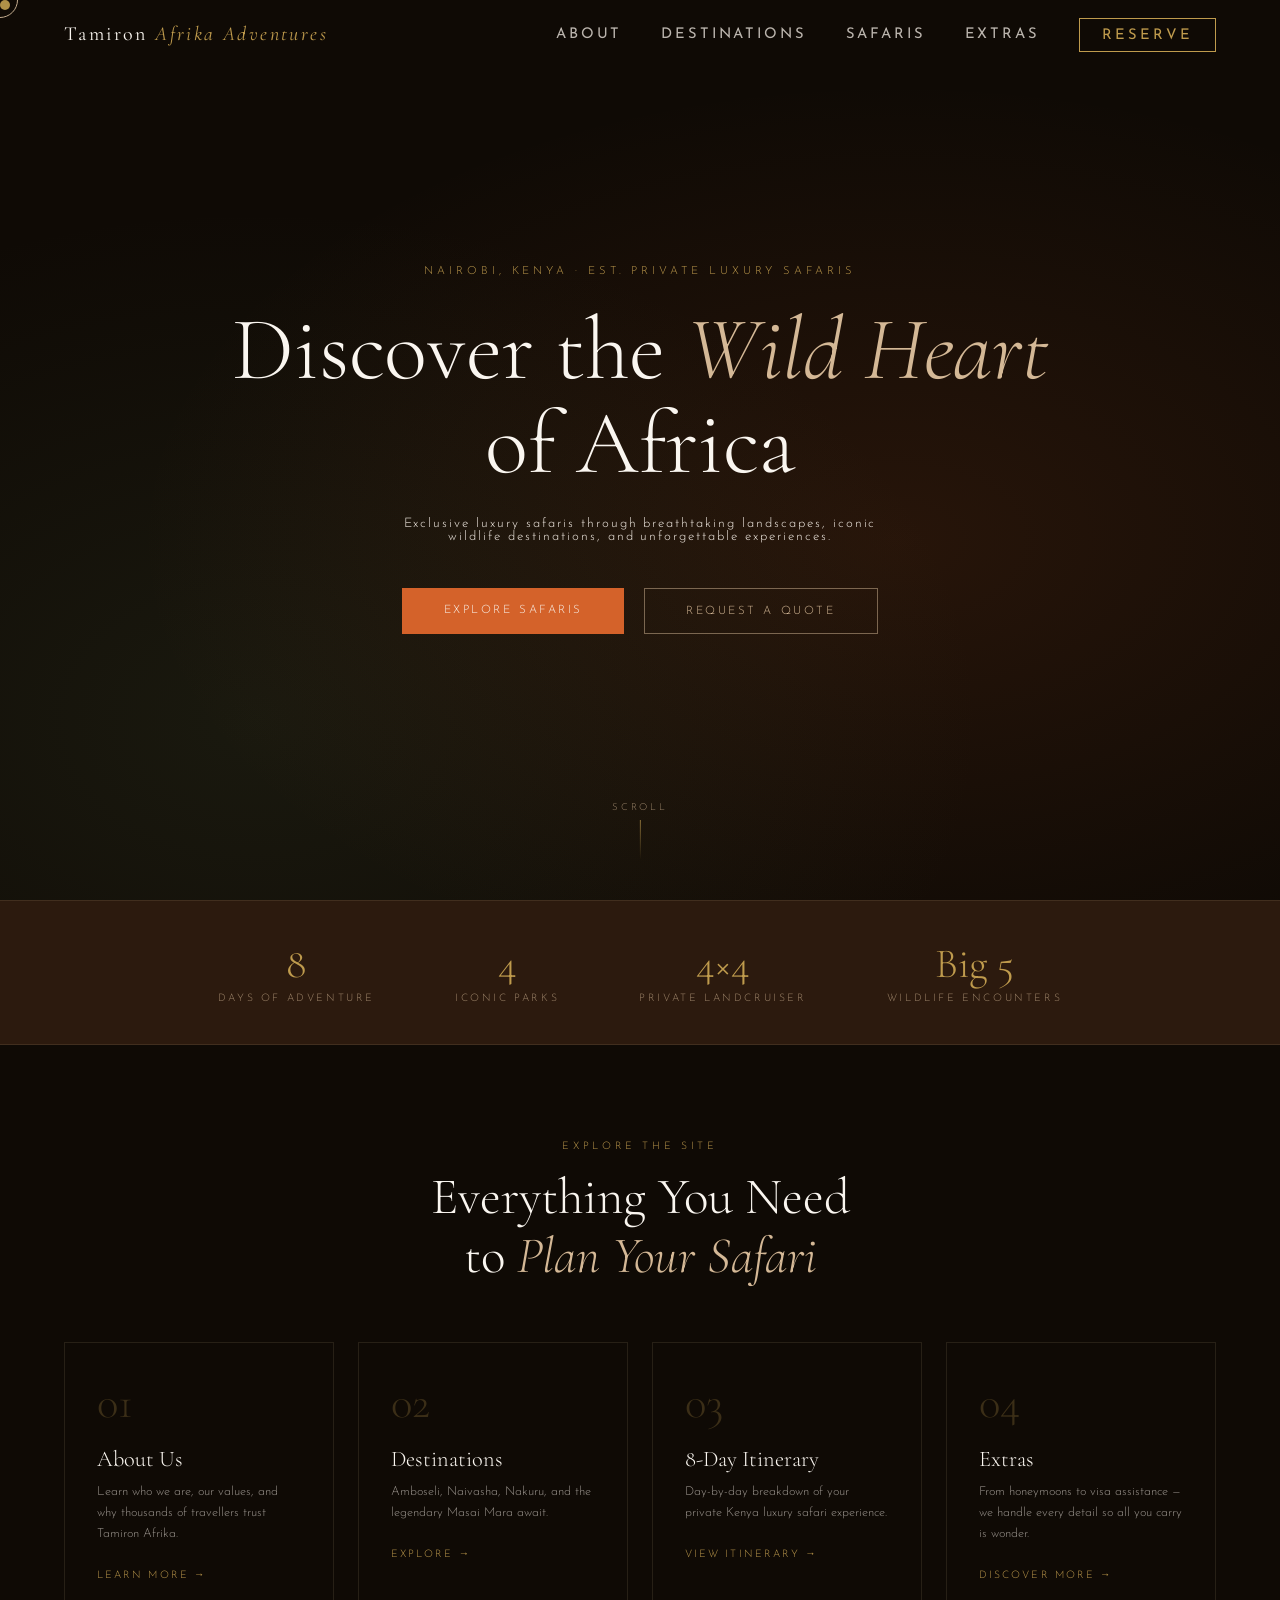
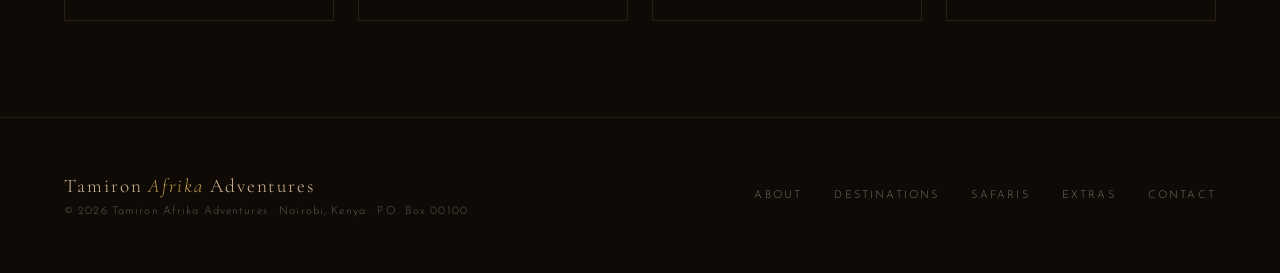
==== index.html @ 257198c9 "Complete Package, updated all the pages and changed Book Safaris to Reserve" ====
<!DOCTYPE html>
<html lang="en">
<head>
  <meta charset="UTF-8">
  <meta name="viewport" content="width=device-width, initial-scale=1.0">
  <title>Tamiron Afrika Adventures — Private Luxury Safaris in Kenya</title>
  <style>
/* ============================================================
   TAMIRON AFRIKA ADVENTURES — style.css
   Shared stylesheet for all pages
   ============================================================ */

/* ── GOOGLE FONTS ── */
@import url('https://fonts.googleapis.com/css2?family=Cormorant+Garamond:ital,wght@0,300;0,400;0,600;1,300;1,400&family=Josefin+Sans:wght@200;300;400;600&display=swap');

/* ── DESIGN TOKENS ── */
:root {
  --sand:     #D4B896;
  --earth:    #8B5E3C;
  --savannah: #C8A96E;
  --dusk:     #2C1A0E;
  --night:    #0F0A05;
  --fog:      #F5EEE6;
  --moss:     #4A5C3A;
  --flame:    #D4622A;
  --ivory:    #FAF6F0;
  --gold:     #BF9B4D;
}

/* ── RESET ── */
*, *::before, *::after {
  margin: 0;
  padding: 0;
  box-sizing: border-box;
}

html {
  scroll-behavior: smooth;
  font-size: 16px;
}

body {
  background: var(--night);
  color: var(--fog);
  font-family: 'Josefin Sans', sans-serif;
  font-weight: 300;
  overflow-x: hidden;
  cursor: none;
}

img {
  display: block;
  max-width: 100%;
}

a {
  color: inherit;
  text-decoration: none;
}

/* ── CUSTOM CURSOR ── */
.cursor {
  position: fixed;
  width: 10px;
  height: 10px;
  background: var(--gold);
  border-radius: 50%;
  pointer-events: none;
  z-index: 9999;
  transition: transform 0.1s ease;
  mix-blend-mode: difference;
}

.cursor-ring {
  position: fixed;
  width: 36px;
  height: 36px;
  border: 1px solid var(--sand);
  border-radius: 50%;
  pointer-events: none;
  z-index: 9998;
  transition: all 0.18s ease;
  mix-blend-mode: difference;
}

/* ── NAVIGATION ── */
nav {
  position: fixed;
  top: 0;
  left: 0;
  right: 0;
  z-index: 100;
  padding: 1.4rem 4rem;
  display: flex;
  justify-content: space-between;
  align-items: center;
  transition: background 0.4s ease, padding 0.3s ease;
}

nav.scrolled {
  background: rgba(92, 61, 30, 0.95);
  backdrop-filter: blur(12px);
  padding: 1rem 4rem;
  border-bottom: 1px solid rgba(212, 184, 150, 0.15);
}

.nav-logo {
  font-family: 'Cormorant Garamond', serif;
  font-size: 1.25rem;
  letter-spacing: 0.12em;
  color: var(--ivory);
  text-decoration: none;
  font-weight: 400;
}

.nav-logo span {
  color: var(--gold);
  font-style: italic;
}

.nav-links {
  display: flex;
  gap: 2.4rem;
  list-style: none;
}

.nav-links a {
  color: var(--fog);
  text-decoration: none;
  font-size: 0.92rem;
  letter-spacing: 0.2em;
  text-transform: uppercase;
  opacity: 0.75;
  font-weight: 400;
  transition: opacity 0.2s, color 0.2s;
}

.nav-links a:hover {
  opacity: 1;
  color: var(--gold);
}

.nav-links a.active {
  opacity: 1;
  color: var(--gold);
}

.nav-cta {
  background: transparent;
  border: 1px solid var(--gold);
  color: var(--gold) !important;
  padding: 0.55rem 1.4rem !important;
  opacity: 1 !important;
  transition: background 0.25s, color 0.25s !important;
}

.nav-cta:hover {
  background: var(--gold) !important;
  color: var(--night) !important;
}

/* Hamburger */
.hamburger {
  display: none;
  flex-direction: column;
  gap: 5px;
  cursor: pointer;
}

.hamburger span {
  width: 24px;
  height: 1px;
  background: var(--fog);
  transition: all 0.3s;
}

/* ── MOBILE NAV OVERLAY ── */
.mobile-nav {
  display: none;
  position: fixed;
  inset: 0;
  z-index: 90;
  background: rgba(15, 10, 5, 0.98);
  flex-direction: column;
  align-items: center;
  justify-content: center;
  gap: 2.5rem;
}

.mobile-nav.open {
  display: flex;
}

.mobile-nav a {
  font-family: 'Cormorant Garamond', serif;
  font-size: 2rem;
  font-weight: 300;
  color: var(--fog);
  text-decoration: none;
  letter-spacing: 0.08em;
  transition: color 0.2s;
}

.mobile-nav a:hover {
  color: var(--gold);
}

/* ── FOOTER ── */
footer {
  background: var(--night);
  border-top: 1px solid rgba(212, 184, 150, 0.1);
  padding: 3.5rem 4rem;
  display: grid;
  grid-template-columns: 1fr auto;
  align-items: center;
  gap: 2rem;
}

.footer-logo {
  font-family: 'Cormorant Garamond', serif;
  font-size: 1.2rem;
  color: var(--sand);
  letter-spacing: 0.1em;
  margin-bottom: 0.5rem;
}

.footer-logo em {
  color: var(--gold);
  font-style: italic;
}

.footer-copy {
  font-size: 0.7rem;
  color: var(--fog);
  opacity: 0.35;
  letter-spacing: 0.1em;
}

.footer-links {
  display: flex;
  gap: 2rem;
}

.footer-links a {
  font-size: 0.68rem;
  letter-spacing: 0.2em;
  text-transform: uppercase;
  color: var(--fog);
  opacity: 0.45;
  text-decoration: none;
  transition: opacity 0.2s;
}

.footer-links a:hover {
  opacity: 0.9;
}

/* ── SHARED SECTION BASE ── */
section {
  padding: 7rem 4rem;
}

.section-label {
  font-size: 0.65rem;
  letter-spacing: 0.35em;
  text-transform: uppercase;
  color: var(--gold);
  margin-bottom: 1rem;
}

.section-title {
  font-family: 'Cormorant Garamond', serif;
  font-size: clamp(2.2rem, 4vw, 3.4rem);
  font-weight: 300;
  line-height: 1.15;
  color: var(--ivory);
  margin-bottom: 1.5rem;
}

.section-title em {
  font-style: italic;
  color: var(--sand);
}

.section-body {
  font-size: 0.88rem;
  line-height: 1.9;
  color: var(--fog);
  opacity: 0.8;
  max-width: 540px;
}

/* ── BUTTONS ── */
.btn-primary {
  background: var(--flame);
  color: var(--ivory);
  padding: 1rem 2.6rem;
  font-family: 'Josefin Sans', sans-serif;
  font-size: 0.72rem;
  letter-spacing: 0.22em;
  text-transform: uppercase;
  border: none;
  cursor: pointer;
  text-decoration: none;
  transition: background 0.25s, transform 0.2s;
  display: inline-block;
}

.btn-primary:hover {
  background: var(--earth);
  transform: translateY(-2px);
}

.btn-ghost {
  background: transparent;
  color: var(--sand);
  border: 1px solid rgba(212, 184, 150, 0.5);
  padding: 1rem 2.6rem;
  font-family: 'Josefin Sans', sans-serif;
  font-size: 0.72rem;
  letter-spacing: 0.22em;
  text-transform: uppercase;
  cursor: pointer;
  text-decoration: none;
  transition: border-color 0.25s, color 0.25s, transform 0.2s;
  display: inline-block;
}

.btn-ghost:hover {
  border-color: var(--sand);
  color: var(--ivory);
  transform: translateY(-2px);
}

/* ── SCROLL REVEAL ── */
.reveal {
  opacity: 0;
  transform: translateY(30px);
  transition: opacity 0.7s ease, transform 0.7s ease;
}

.reveal.visible {
  opacity: 1;
  transform: none;
}

/* ── PAGE HERO (inner pages) ── */
.page-hero {
  position: relative;
  height: 38vh;
  min-height: 280px;
  display: flex;
  align-items: flex-end;
  justify-content: flex-start;
  overflow: hidden;
  padding: 3.5rem 4rem;
}

.page-hero-bg {
  position: absolute;
  inset: 0;
  background-size: cover;
  background-position: center;
  transform: scale(1.04);
  transition: transform 8s ease-out;
}

.page-hero-bg::after {
  content: '';
  position: absolute;
  inset: 0;
  background: linear-gradient(
    to bottom,
    rgba(15, 10, 5, 0.4) 0%,
    rgba(15, 10, 5, 0.75) 100%
  );
}

.page-hero.loaded .page-hero-bg {
  transform: scale(1);
}

.page-hero-content {
  position: relative;
  z-index: 2;
}

.page-hero-eyebrow {
  font-size: 0.65rem;
  letter-spacing: 0.35em;
  text-transform: uppercase;
  color: var(--gold);
  margin-bottom: 0.6rem;
}

.page-hero-title {
  font-family: 'Cormorant Garamond', serif;
  font-size: clamp(2.4rem, 5vw, 4.2rem);
  font-weight: 300;
  color: var(--ivory);
  line-height: 1.05;
}

.page-hero-title em {
  color: var(--sand);
  font-style: italic;
}

/* ── KEYFRAMES ── */
@keyframes fadeUp {
  to { opacity: 1; transform: translateY(0); }
}

@keyframes fadeIn {
  to { opacity: 0.7; }
}

@keyframes scrollPulse {
  0%, 100% { opacity: 1; transform: scaleY(1); }
  50%       { opacity: 0.4; transform: scaleY(0.7); }
}

/* ── STATS STRIP ── */
.stats-strip {
  background: var(--dusk);
  border-top: 1px solid rgba(212, 184, 150, 0.12);
  border-bottom: 1px solid rgba(212, 184, 150, 0.12);
  padding: 2.4rem 4rem;
  display: flex;
  justify-content: center;
  gap: 5rem;
  flex-wrap: wrap;
}

.stat {
  text-align: center;
}

.stat-num {
  font-family: 'Cormorant Garamond', serif;
  font-size: 2.6rem;
  font-weight: 300;
  color: var(--gold);
  display: block;
}

.stat-label {
  font-size: 0.65rem;
  letter-spacing: 0.25em;
  text-transform: uppercase;
  color: var(--sand);
  opacity: 0.7;
}

/* ── RESPONSIVE ── */
@media (max-width: 1050px) {
  #about         { grid-template-columns: 1fr; gap: 4rem; padding: 5rem 2.5rem; }
  .itin-layout   { grid-template-columns: 1fr; gap: 2rem; }
  .Extras-grid  { grid-template-columns: 1fr; max-width: 480px; }
  .contact-wrap  { grid-template-columns: 1fr; gap: 3.5rem; }
  .incl-layout   { grid-template-columns: 1fr; }
  .dest-grid     { grid-template-columns: repeat(2, 1fr); }
  .about-img-wrap { max-width: 500px; }
}

@media (max-width: 768px) {
  nav, nav.scrolled { padding: 1.2rem 2rem; }
  .nav-links        { display: none; }
  .hamburger        { display: flex; }

  section,
  #about,
  #itinerary,
  #inclusions       { padding: 5rem 2rem; }

  .stats-strip      { padding: 2rem; gap: 2.5rem; }
  .dest-grid        { grid-template-columns: 1fr 1fr; gap: 0.8rem; }
  .form-row         { grid-template-columns: 1fr; }
  footer            { grid-template-columns: 1fr; gap: 1.5rem; }
  .footer-links     { flex-wrap: wrap; gap: 1.2rem; }

  #contact,
  #Extras,
  #destinations     { padding: 5rem 2rem; }

  .page-hero        { padding: 2.5rem 2rem; }
}

@media (max-width: 480px) {
  .dest-grid      { grid-template-columns: 1fr; }
  .hero-actions   { flex-direction: column; align-items: center; }
  .about-features { grid-template-columns: 1fr; }
}
  </style>
  <style>
    /* ── HERO ── */
    #hero {
      position: relative;
      height: 100vh;
      min-height: 680px;
      display: flex;
      align-items: center;
      justify-content: center;
      overflow: hidden;
    }

    .hero-bg {
      position: absolute;
      inset: 0;
      background:
        radial-gradient(ellipse at 70% 60%, rgba(212,98,42,0.12) 0%, transparent 60%),
        radial-gradient(ellipse at 20% 80%, rgba(74,92,58,0.18) 0%, transparent 50%),
        linear-gradient(180deg, rgba(15,10,5,0.3) 0%, rgba(15,10,5,0.5) 50%, rgba(15,10,5,0.9) 100%),
        url('https://www.awf.org/sites/default/files/2025-08/Ariel%20Gakunga_KE_Amboseli%20Recce_March_2025--2%20%281%29-2.jpg');
      background-size: cover;
      background-position: center bottom;
      transform: scale(1.05);
      transition: transform 8s ease-out;
    }

    #hero.loaded .hero-bg { transform: scale(1); }

    .hero-content {
      position: relative;
      z-index: 2;
      text-align: center;
      padding: 0 2rem;
      max-width: 900px;
    }

    .hero-eyebrow {
      font-size: 0.7rem;
      letter-spacing: 0.35em;
      text-transform: uppercase;
      color: var(--gold);
      margin-bottom: 1.6rem;
      opacity: 0;
      transform: translateY(20px);
      animation: fadeUp 0.9s 0.3s forwards;
    }

    .hero-title {
      font-family: 'Cormorant Garamond', serif;
      font-size: clamp(3.2rem, 7vw, 6.5rem);
      font-weight: 300;
      line-height: 1.05;
      color: var(--ivory);
      margin-bottom: 1.6rem;
      opacity: 0;
      transform: translateY(30px);
      animation: fadeUp 1s 0.55s forwards;
    }

    .hero-title em { font-style: italic; color: var(--sand); }

    .hero-sub {
      font-size: 0.82rem;
      letter-spacing: 0.15em;
      color: var(--fog);
      opacity: 0;
      max-width: 520px;
      margin: 0 auto 2.8rem;
      animation: fadeUp 0.9s 0.8s forwards;
      transform: translateY(20px);
    }

    .hero-actions {
      display: flex;
      gap: 1.2rem;
      justify-content: center;
      flex-wrap: wrap;
      opacity: 0;
      animation: fadeUp 0.9s 1.05s forwards;
      transform: translateY(20px);
    }

    .hero-scroll {
      position: absolute;
      bottom: 2.5rem;
      left: 50%;
      transform: translateX(-50%);
      display: flex;
      flex-direction: column;
      align-items: center;
      gap: 0.5rem;
      opacity: 0;
      animation: fadeIn 1s 1.6s forwards;
    }

    .hero-scroll span {
      font-size: 0.6rem;
      letter-spacing: 0.3em;
      text-transform: uppercase;
      color: var(--sand);
    }

    .scroll-line {
      width: 1px;
      height: 40px;
      background: linear-gradient(var(--gold), transparent);
      animation: scrollPulse 2s infinite;
    }

    /* ── QUICK LINKS GRID ── */
    .quick-links {
      background: var(--night);
      padding: 6rem 4rem;
    }

    .quick-links-header {
      text-align: center;
      margin-bottom: 3.5rem;
    }

    .quick-grid {
      display: grid;
      grid-template-columns: repeat(4, 1fr);
      gap: 1.5rem;
      max-width: 1300px;
      margin: 0 auto;
    }

    .quick-card {
      border: 1px solid rgba(212,184,150,0.12);
      padding: 2.4rem 2rem;
      text-decoration: none;
      display: block;
      transition: border-color 0.3s, transform 0.3s;
      position: relative;
      overflow: hidden;
    }

    .quick-card::before {
      content: '';
      position: absolute;
      inset: 0;
      background: rgba(191,155,77,0.04);
      opacity: 0;
      transition: opacity 0.3s;
    }

    .quick-card:hover { border-color: rgba(212,184,150,0.4); transform: translateY(-4px); }
    .quick-card:hover::before { opacity: 1; }

    .quick-card-num {
      font-family: 'Cormorant Garamond', serif;
      font-size: 2.8rem;
      color: var(--gold);
      opacity: 0.25;
      line-height: 1;
      margin-bottom: 1.2rem;
    }

    .quick-card-title {
      font-family: 'Cormorant Garamond', serif;
      font-size: 1.4rem;
      font-weight: 300;
      color: var(--ivory);
      margin-bottom: 0.6rem;
    }

    .quick-card-desc {
      font-size: 0.78rem;
      color: var(--fog);
      opacity: 0.6;
      line-height: 1.7;
    }

    .quick-card-arrow {
      margin-top: 1.5rem;
      font-size: 0.65rem;
      letter-spacing: 0.2em;
      text-transform: uppercase;
      color: var(--gold);
    }

    @media (max-width: 900px) { .quick-grid { grid-template-columns: 1fr 1fr; } }
    @media (max-width: 500px) { .quick-grid { grid-template-columns: 1fr; } }
  </style>
</head>
<body>

  <!-- NAV -->
  <div class="cursor" id="cursor"></div>
  <div class="cursor-ring" id="cursorRing"></div>

  <nav id="navbar">
    <a href="index.html" class="nav-logo">Tamiron <span>Afrika Adventures</span></a>
    <ul class="nav-links">
      <li><a href="pages/about.html">About</a></li>
      <li><a href="pages/destinations.html">Destinations</a></li>
      <li><a href="pages/safaris.html">Safaris</a></li>
      <li><a href="pages/Extras.html">Extras</a></li>
      <li><a href="pages/book.html" class="nav-cta">Reserve</a></li>
    </ul>
    <div class="hamburger" id="hamburger">
      <span></span><span></span><span></span>
    </div>
  </nav>

  <div class="mobile-nav" id="mobileNav">
    <a href="pages/about.html"        onclick="closeMobileNav()">About</a>
    <a href="pages/destinations.html" onclick="closeMobileNav()">Destinations</a>
    <a href="pages/safaris.html"      onclick="closeMobileNav()">Safaris</a>
    <a href="pages/Extras.html"      onclick="closeMobileNav()">Extras</a>
    <a href="pages/book.html"         onclick="closeMobileNav()">Reserve</a>
  </div>

  <!-- HERO -->
  <section id="hero">
    <div class="hero-bg"></div>
    <div class="hero-content">
      <p class="hero-eyebrow">Nairobi, Kenya · Est. Private Luxury Safaris</p>
      <h1 class="hero-title">Discover the <em>Wild Heart</em><br>of Africa</h1>
      <p class="hero-sub">Exclusive luxury safaris through breathtaking landscapes, iconic wildlife destinations, and unforgettable experiences.</p>
      <div class="hero-actions">
        <a href="pages/safaris.html"  class="btn-primary">Explore Safaris</a>
        <a href="pages/book.html"     class="btn-ghost">Request a Quote</a>
      </div>
    </div>
    <div class="hero-scroll">
      <span>Scroll</span>
      <div class="scroll-line"></div>
    </div>
  </section>

  <!-- STATS STRIP -->
  <div class="stats-strip">
    <div class="stat reveal"><span class="stat-num">8</span><span class="stat-label">Days of Adventure</span></div>
    <div class="stat reveal"><span class="stat-num">4</span><span class="stat-label">Iconic Parks</span></div>
    <div class="stat reveal"><span class="stat-num">4×4</span><span class="stat-label">Private Landcruiser</span></div>
    <div class="stat reveal"><span class="stat-num">Big 5</span><span class="stat-label">Wildlife Encounters</span></div>
  </div>

  <!-- QUICK LINKS -->
  <div class="quick-links">
    <div class="quick-links-header reveal">
      <p class="section-label">Explore the Site</p>
      <h2 class="section-title" style="text-align:center">Everything You Need<br>to <em>Plan Your Safari</em></h2>
    </div>
    <div class="quick-grid">
      <a href="pages/about.html" class="quick-card reveal">
        <div class="quick-card-num">01</div>
        <h3 class="quick-card-title">About Us</h3>
        <p class="quick-card-desc">Learn who we are, our values, and why thousands of travellers trust Tamiron Afrika.</p>
        <p class="quick-card-arrow">Learn More →</p>
      </a>
      <a href="pages/destinations.html" class="quick-card reveal">
        <div class="quick-card-num">02</div>
        <h3 class="quick-card-title">Destinations</h3>
        <p class="quick-card-desc">Amboseli, Naivasha, Nakuru, and the legendary Masai Mara await.</p>
        <p class="quick-card-arrow">Explore →</p>
      </a>
      <a href="pages/safaris.html" class="quick-card reveal">
        <div class="quick-card-num">03</div>
        <h3 class="quick-card-title">8-Day Itinerary</h3>
        <p class="quick-card-desc">Day-by-day breakdown of your private Kenya luxury safari experience.</p>
        <p class="quick-card-arrow">View Itinerary →</p>
      </a>
      <a href="pages/Extras.html" class="quick-card reveal">
        <div class="quick-card-num">04</div>
        <h3 class="quick-card-title">Extras</h3>
        <p class="quick-card-desc">From honeymoons to visa assistance — we handle every detail so all you carry is wonder.</p>
        <p class="quick-card-arrow">Discover more →</p>
      </a>
    </div>
  </div>

  <!-- FOOTER -->
  <footer>
    <div>
      <div class="footer-logo">Tamiron <em>Afrika</em> Adventures</div>
      <div class="footer-copy">© 2026 Tamiron Afrika Adventures · Nairobi, Kenya · P.O. Box 00100</div>
    </div>
    <div class="footer-links">
      <a href="pages/about.html">About</a>
      <a href="pages/destinations.html">Destinations</a>
      <a href="pages/safaris.html">Safaris</a>
      <a href="pages/Extras.html">Extras</a>
      <a href="pages/book.html">Contact</a>
    </div>
  </footer>

  <script>
/* ============================================================
   TAMIRON AFRIKA ADVENTURES — main.js
   Shared scripts for all pages
   ============================================================ */

/* ── CUSTOM CURSOR ── */
(function initCursor() {
  const cursor = document.getElementById('cursor');
  const ring   = document.getElementById('cursorRing');
  if (!cursor || !ring) return;

  let mx = 0, my = 0, rx = 0, ry = 0;

  document.addEventListener('mousemove', e => {
    mx = e.clientX;
    my = e.clientY;
    cursor.style.left = mx - 5 + 'px';
    cursor.style.top  = my - 5 + 'px';
  });

  (function animateRing() {
    rx += (mx - rx - 18) * 0.18;
    ry += (my - ry - 18) * 0.18;
    ring.style.left = rx + 'px';
    ring.style.top  = ry + 'px';
    requestAnimationFrame(animateRing);
  })();

  document.querySelectorAll('a, button, input, select, textarea').forEach(el => {
    el.addEventListener('mouseenter', () => {
      cursor.style.transform = 'scale(2)';
      ring.style.transform   = 'scale(1.5)';
    });
    el.addEventListener('mouseleave', () => {
      cursor.style.transform = 'scale(1)';
      ring.style.transform   = 'scale(1)';
    });
  });
})();

/* ── NAV SCROLL ── */
(function initNav() {
  const navbar = document.getElementById('navbar');
  if (!navbar) return;
  window.addEventListener('scroll', () => {
    navbar.classList.toggle('scrolled', window.scrollY > 60);
  });
})();

/* ── HERO KEN BURNS ── */
(function initHero() {
  const hero = document.getElementById('hero');
  if (!hero) return;
  window.addEventListener('load', () => hero.classList.add('loaded'));
})();

/* ── PAGE HERO KEN BURNS ── */
(function initPageHero() {
  const ph = document.querySelector('.page-hero');
  if (!ph) return;
  window.addEventListener('load', () => ph.classList.add('loaded'));
})();

/* ── HAMBURGER MENU ── */
(function initHamburger() {
  const hamburger = document.getElementById('hamburger');
  const mobileNav = document.getElementById('mobileNav');
  if (!hamburger || !mobileNav) return;

  hamburger.addEventListener('click', () => mobileNav.classList.toggle('open'));

  // expose globally so inline onclick="closeMobileNav()" works
  window.closeMobileNav = () => mobileNav.classList.remove('open');
})();

/* ── SCROLL REVEAL ── */
(function initReveal() {
  const observer = new IntersectionObserver(entries => {
    entries.forEach(e => {
      if (e.isIntersecting) {
        e.target.classList.add('visible');
        observer.unobserve(e.target);
      }
    });
  }, { threshold: 0.1, rootMargin: '0px 0px -40px 0px' });

  document.querySelectorAll('.reveal').forEach(el => observer.observe(el));

  // Stagger stats strip
  document.querySelectorAll('.stats-strip .stat').forEach((el, i) => {
    el.style.transitionDelay = (i * 0.12) + 's';
  });

  // Stagger destination cards
  document.querySelectorAll('.dest-card').forEach((el, i) => {
    el.style.transitionDelay = (i * 0.1) + 's';
  });
})();

/* ── ITINERARY TABS ── */
(function initItineraryTabs() {
  window.showDay = function(index) {
    document.querySelectorAll('.itin-day-btn').forEach((btn, i) =>
      btn.classList.toggle('active', i === index)
    );
    document.querySelectorAll('.itin-panel').forEach((panel, i) =>
      panel.classList.toggle('active', i === index)
    );
  };
})();

/* ── CONTACT FORM ── */
(function initForm() {
  window.handleSubmit = function(e) {
    e.preventDefault();
    e.target.style.display = 'none';
    const success = document.getElementById('form-success');
    if (success) success.style.display = 'block';
  };
})();
  </script>
</body>
</html>
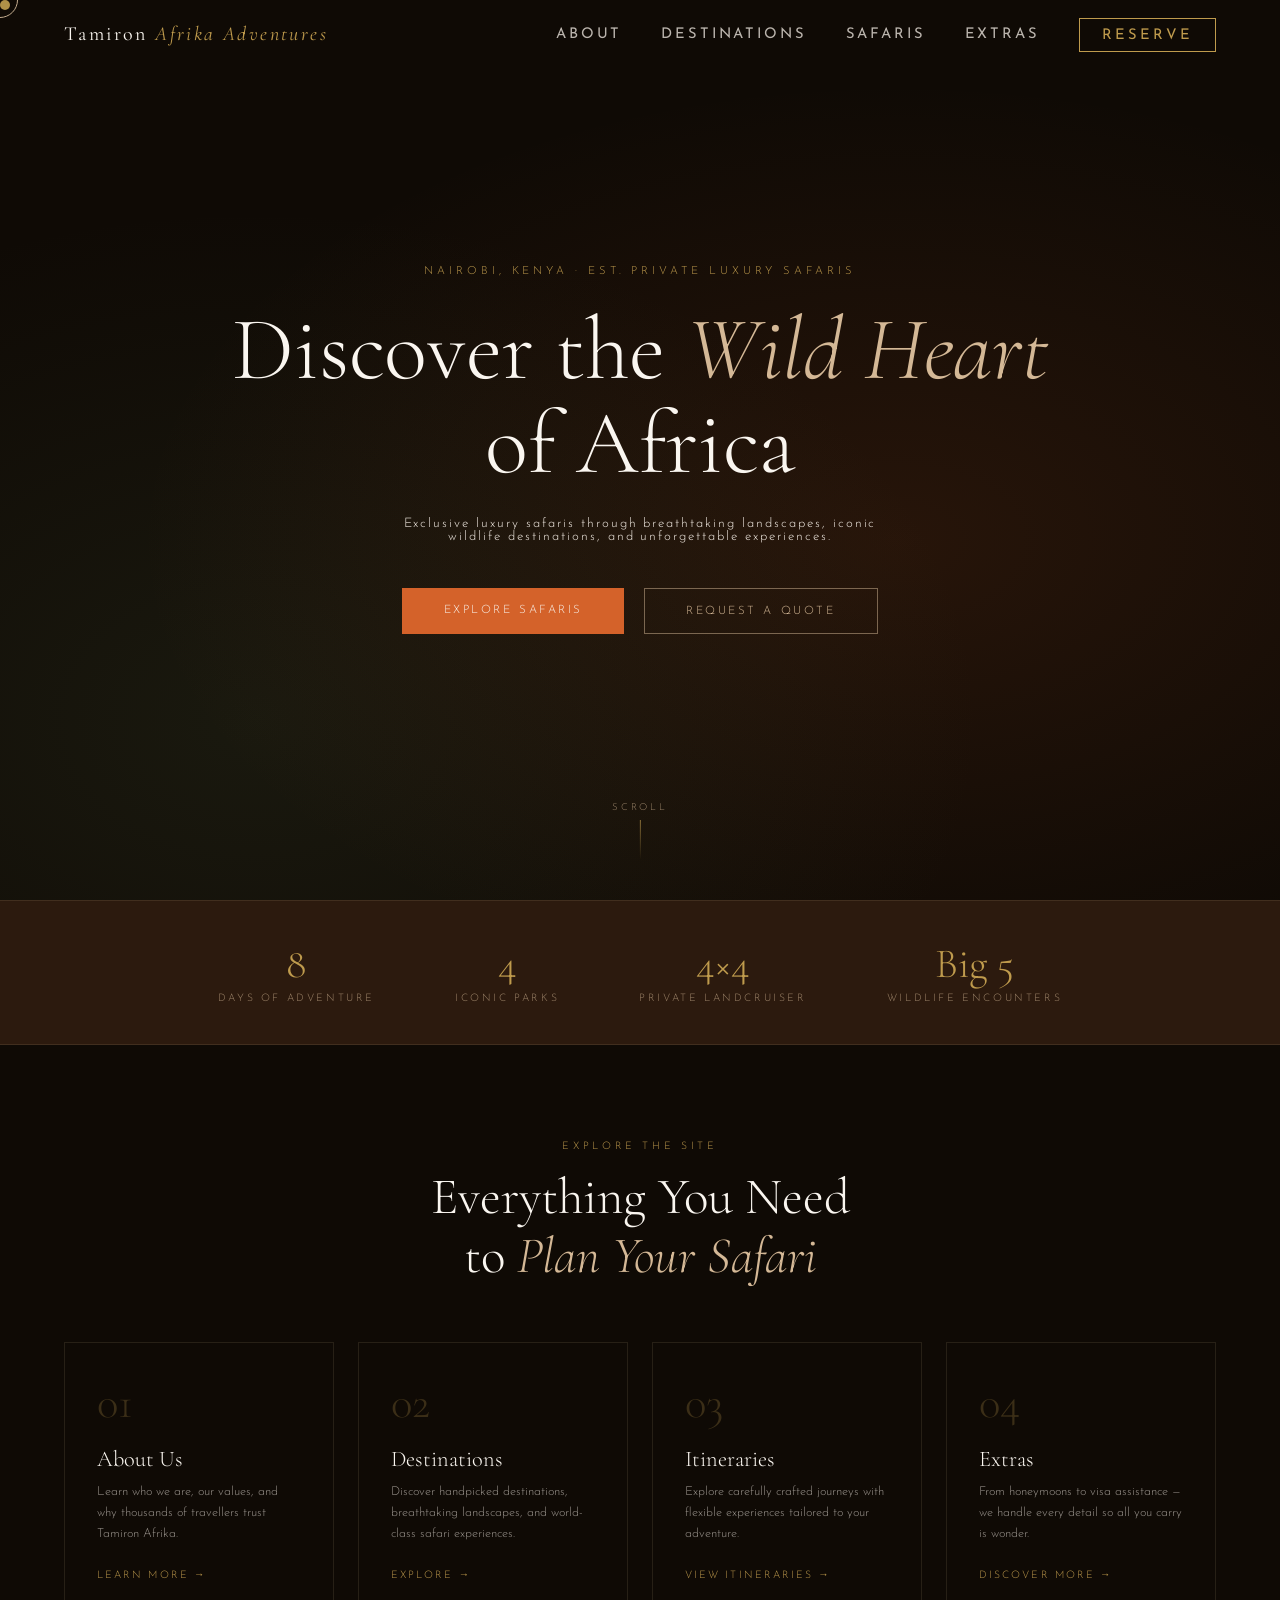
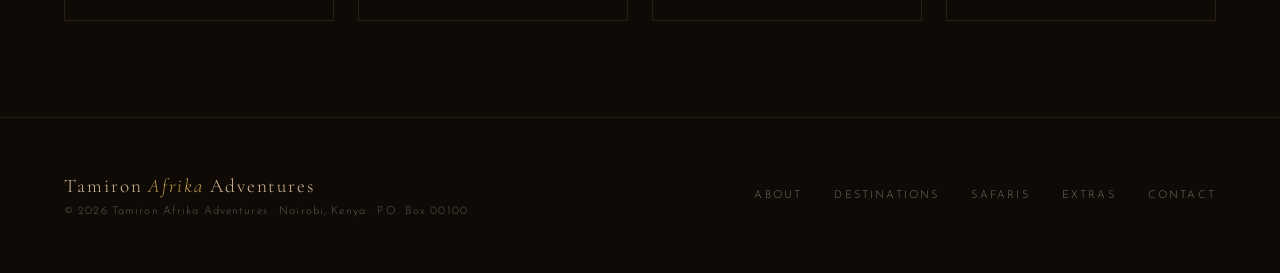
==== commit c06b7fa8: "Complete" ====
--- a/index.html
+++ b/index.html
@@ -748,14 +748,14 @@
       <a href="pages/destinations.html" class="quick-card reveal">
         <div class="quick-card-num">02</div>
         <h3 class="quick-card-title">Destinations</h3>
-        <p class="quick-card-desc">Amboseli, Naivasha, Nakuru, and the legendary Masai Mara await.</p>
+        <p class="quick-card-desc">Discover handpicked destinations, breathtaking landscapes, and world-class safari experiences.</p>
         <p class="quick-card-arrow">Explore →</p>
       </a>
       <a href="pages/safaris.html" class="quick-card reveal">
         <div class="quick-card-num">03</div>
-        <h3 class="quick-card-title">8-Day Itinerary</h3>
-        <p class="quick-card-desc">Day-by-day breakdown of your private Kenya luxury safari experience.</p>
-        <p class="quick-card-arrow">View Itinerary →</p>
+        <h3 class="quick-card-title">Itineraries</h3>
+        <p class="quick-card-desc">Explore carefully crafted journeys with flexible experiences tailored to your adventure.</p>
+        <p class="quick-card-arrow">View Itineraries →</p>
       </a>
       <a href="pages/Extras.html" class="quick-card reveal">
         <div class="quick-card-num">04</div>
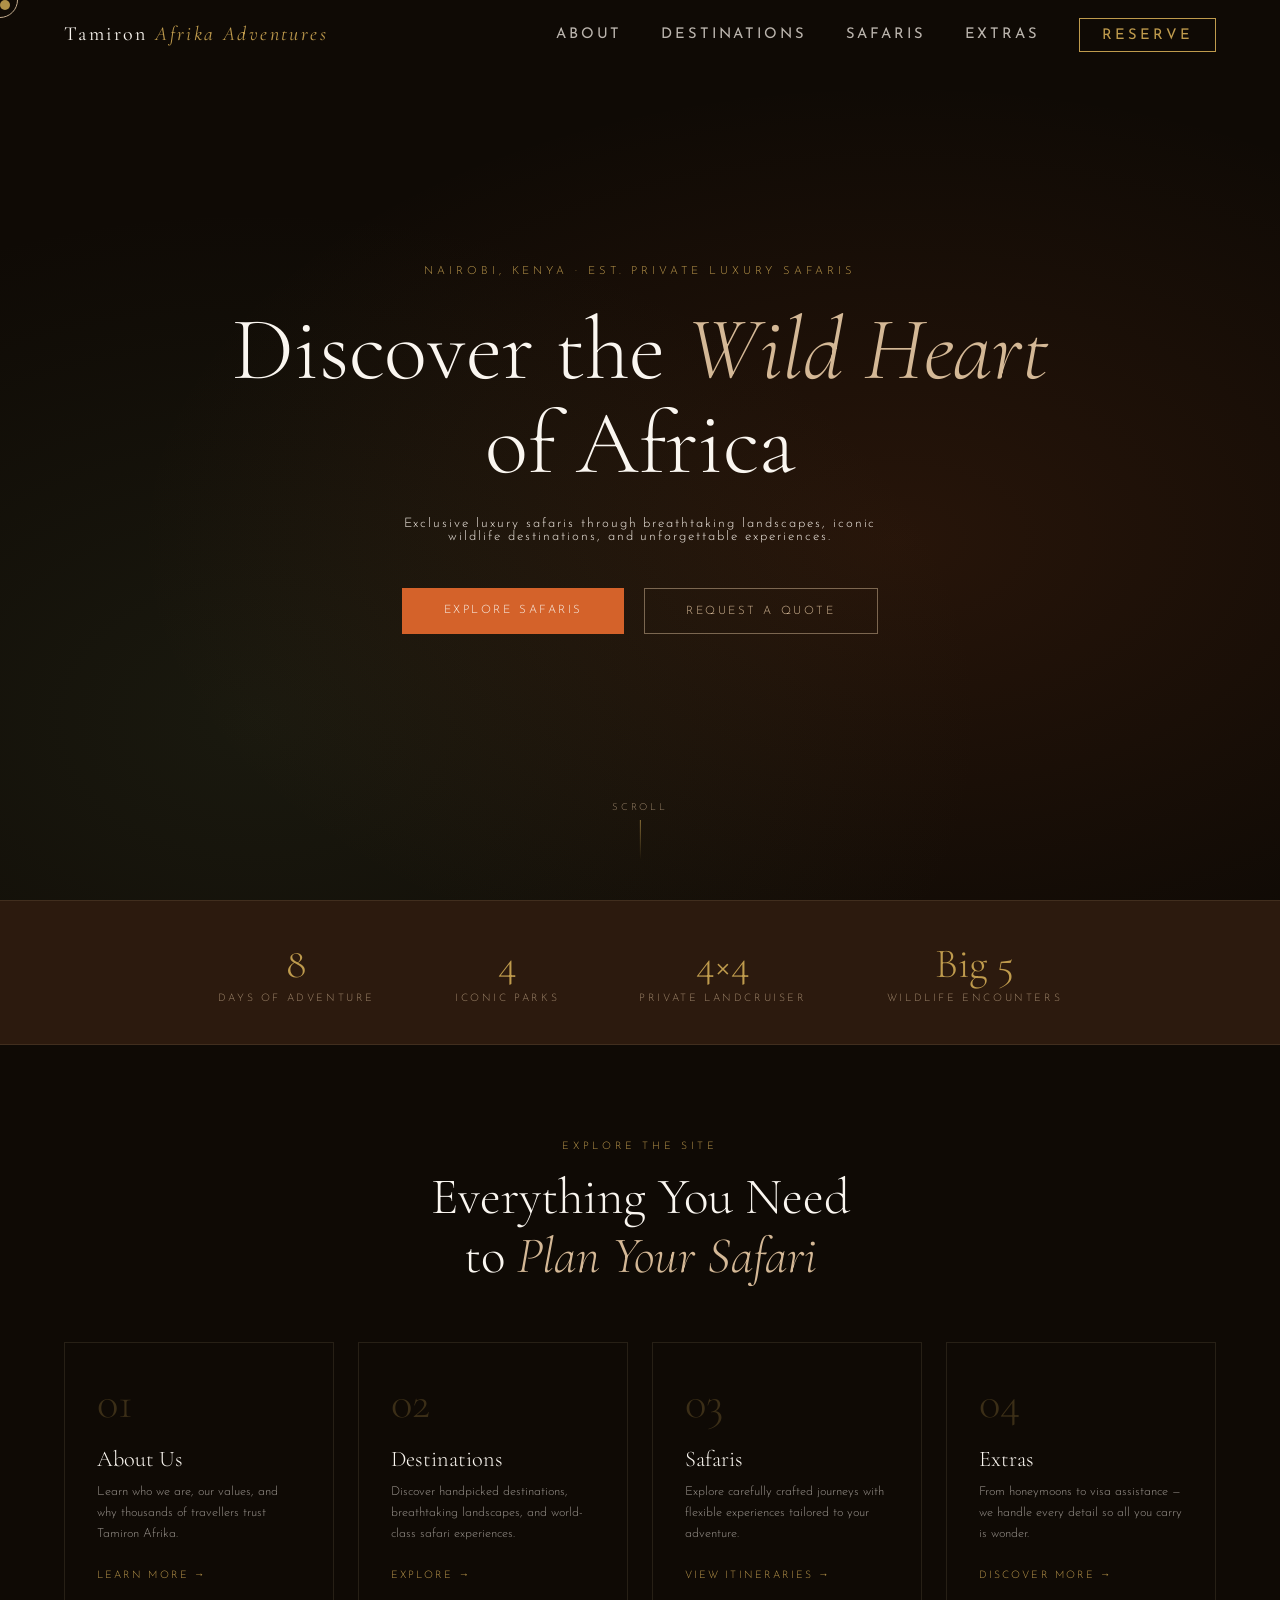
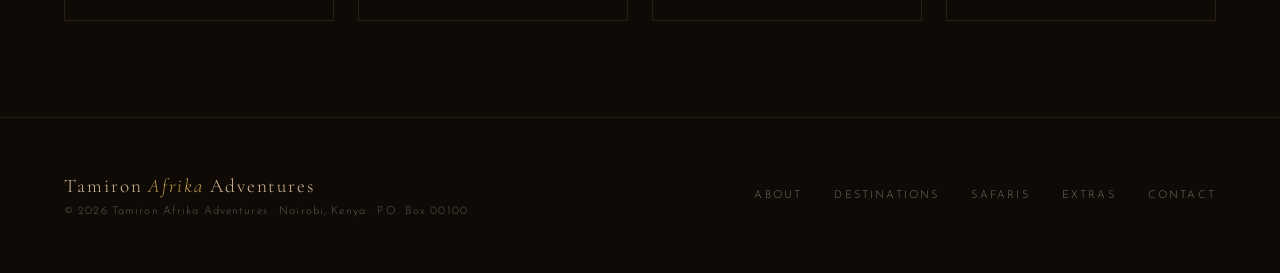
==== commit 3e6486a5: "Complete" ====
--- a/index.html
+++ b/index.html
@@ -753,7 +753,7 @@
       </a>
       <a href="pages/safaris.html" class="quick-card reveal">
         <div class="quick-card-num">03</div>
-        <h3 class="quick-card-title">Itineraries</h3>
+        <h3 class="quick-card-title">Safaris</h3>
         <p class="quick-card-desc">Explore carefully crafted journeys with flexible experiences tailored to your adventure.</p>
         <p class="quick-card-arrow">View Itineraries →</p>
       </a>
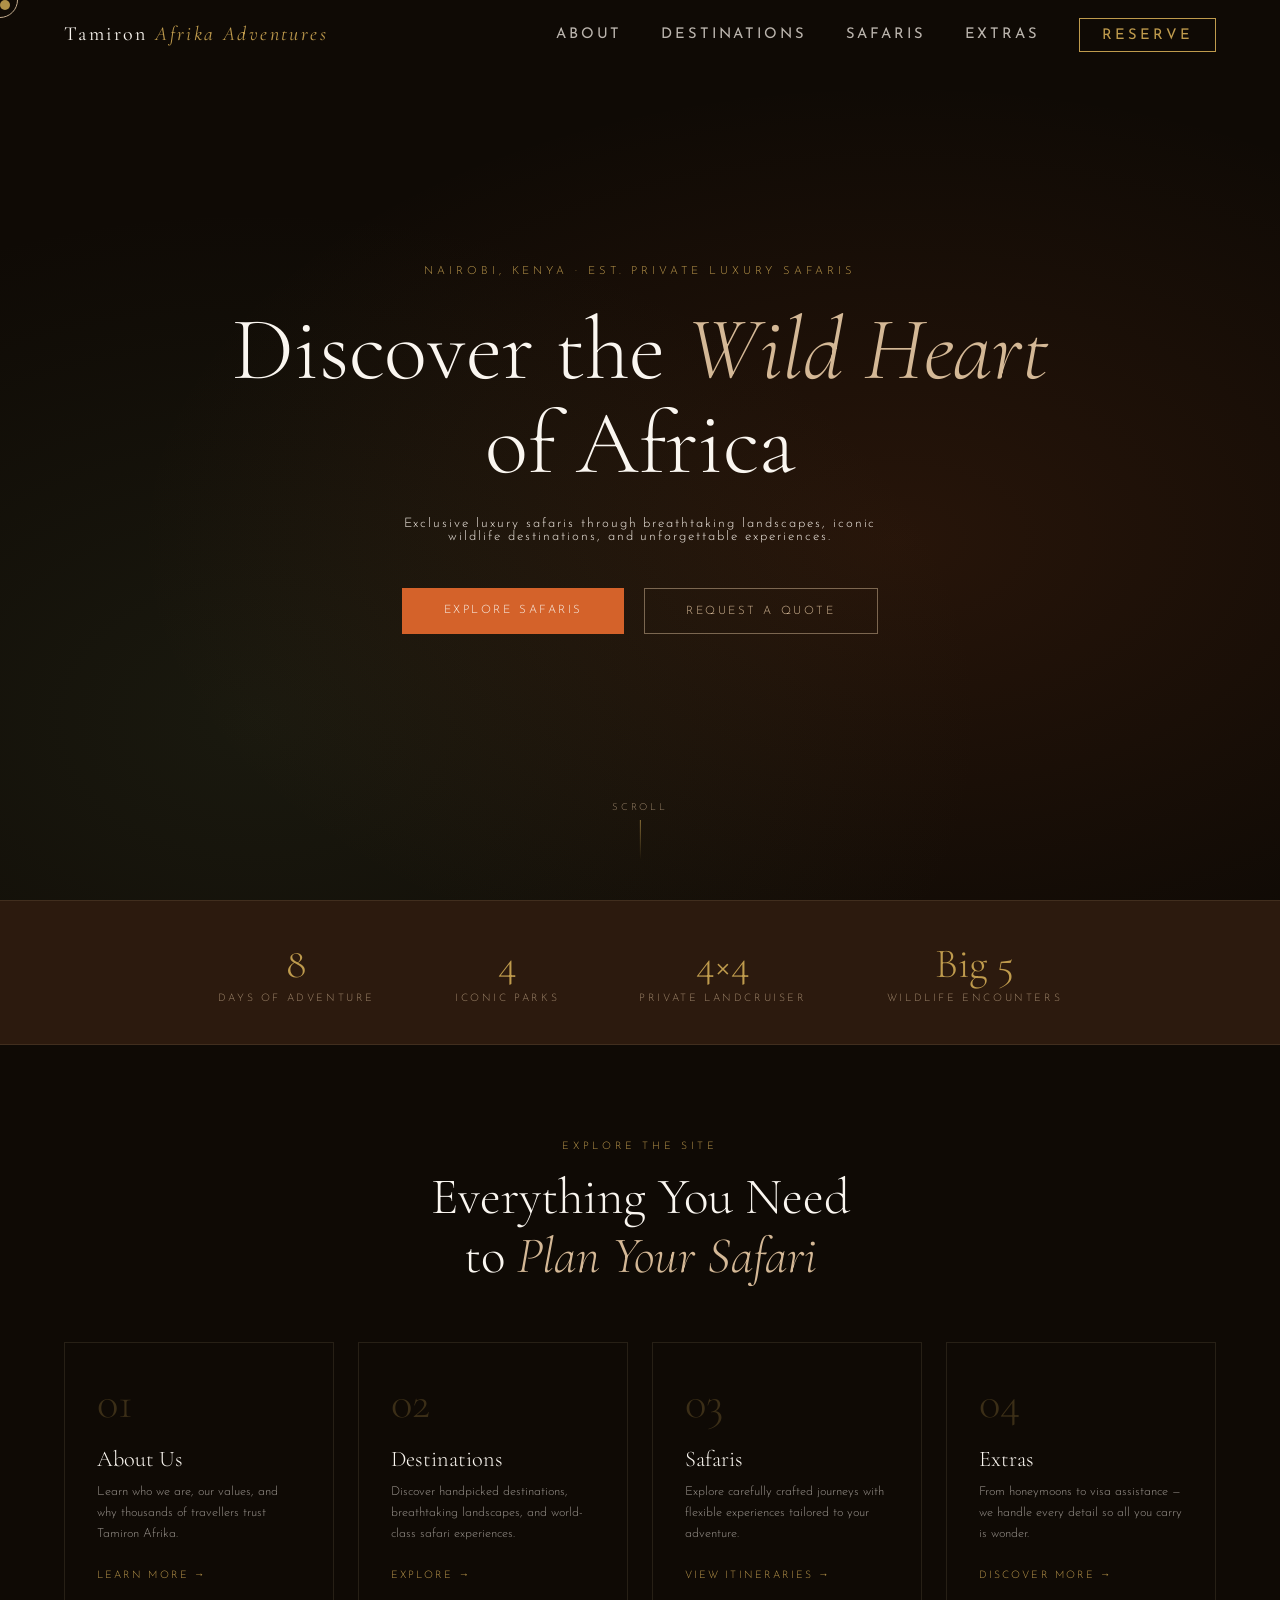
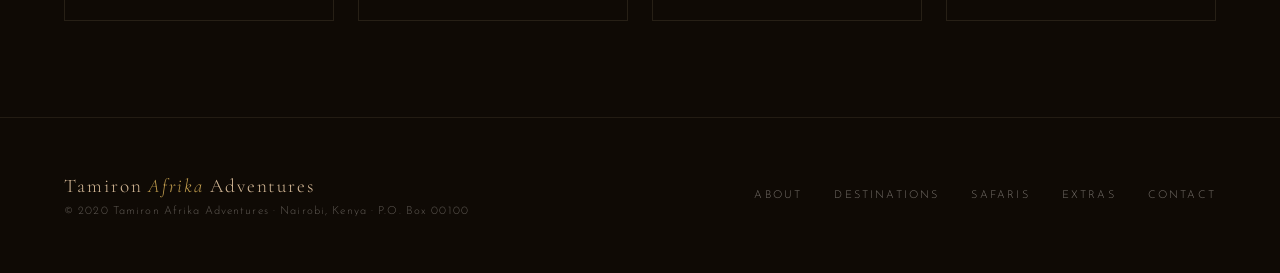
==== commit 55c41d98: "Project Completed" ====
--- a/index.html
+++ b/index.html
@@ -770,7 +770,7 @@
   <footer>
     <div>
       <div class="footer-logo">Tamiron <em>Afrika</em> Adventures</div>
-      <div class="footer-copy">© 2026 Tamiron Afrika Adventures · Nairobi, Kenya · P.O. Box 00100</div>
+      <div class="footer-copy">© 2020 Tamiron Afrika Adventures · Nairobi, Kenya · P.O. Box 00100</div>
     </div>
     <div class="footer-links">
       <a href="pages/about.html">About</a>
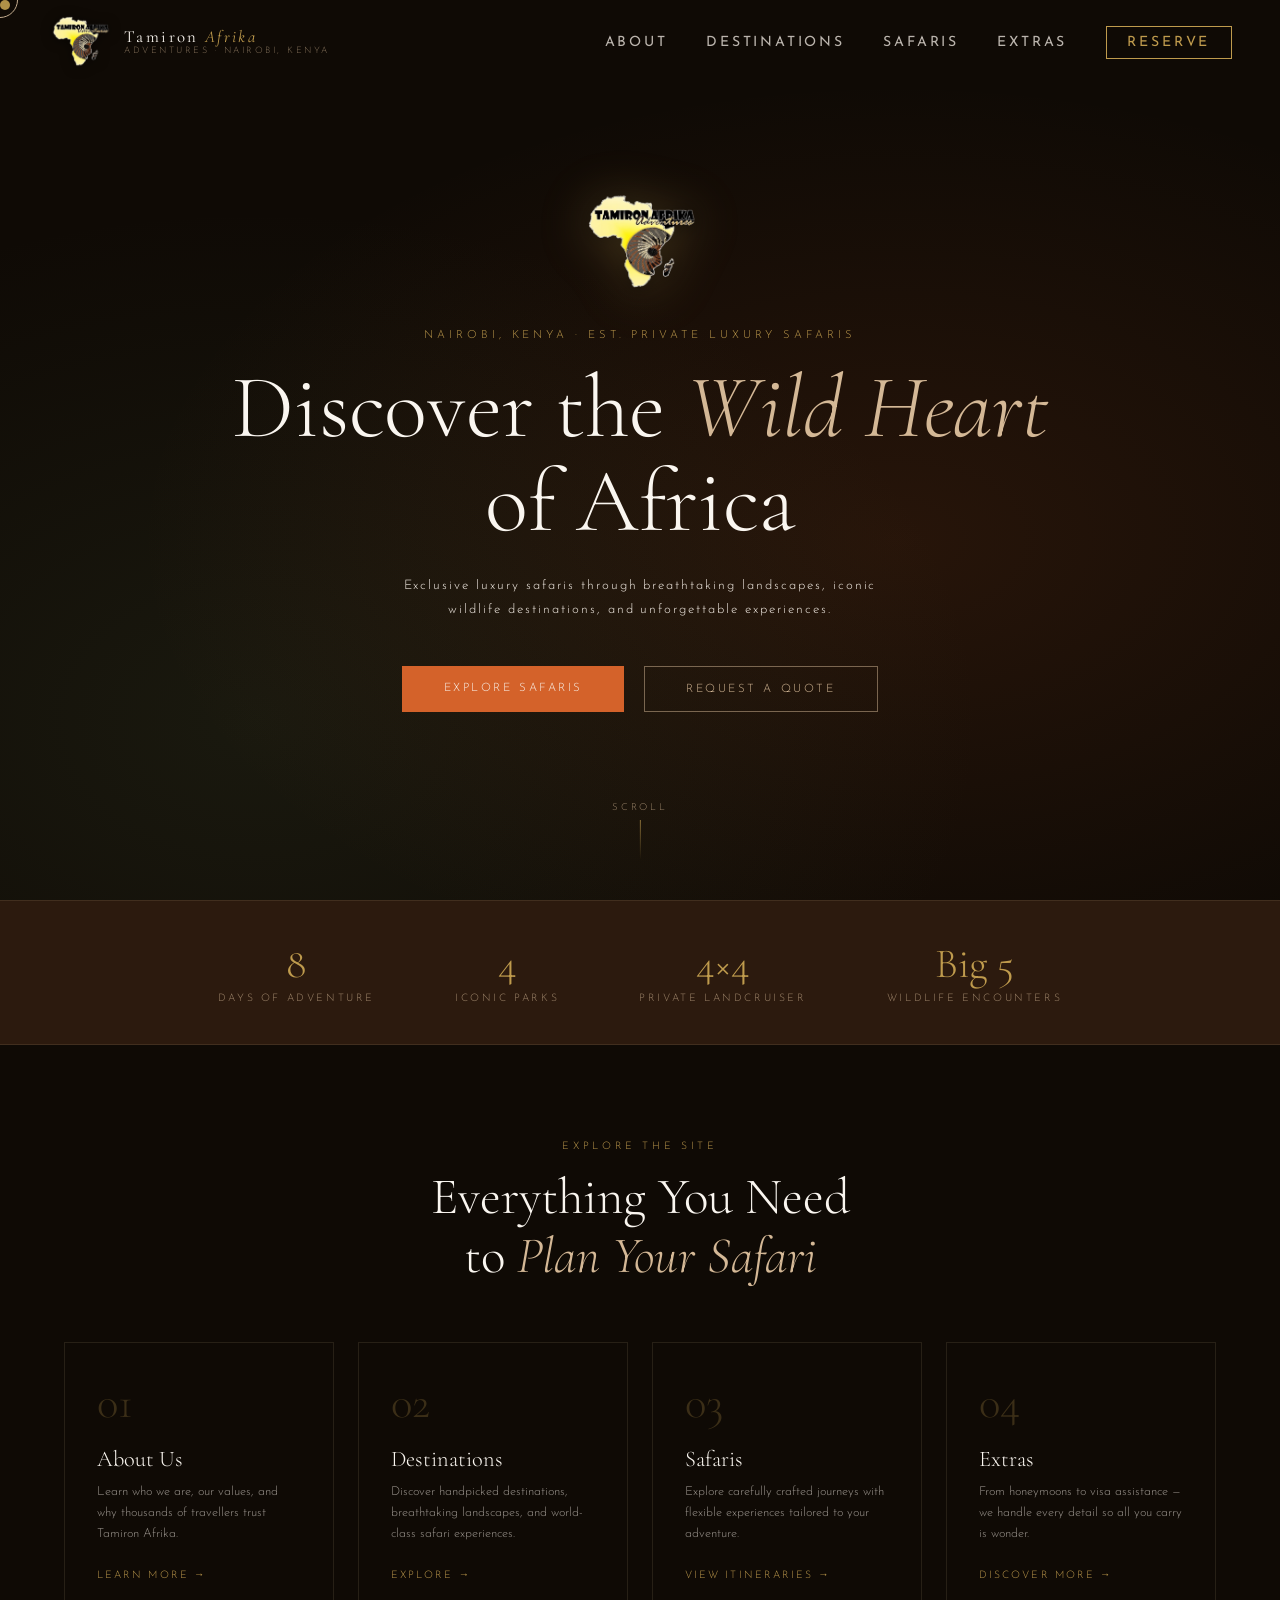
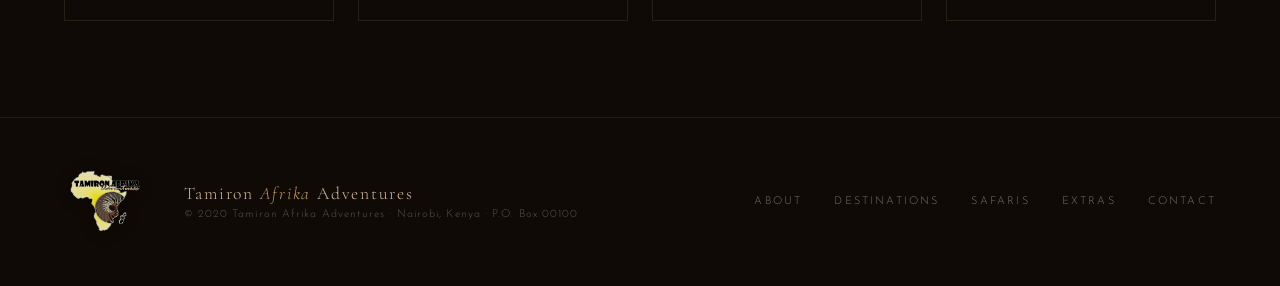
==== commit 4980420f: "Project Completed" ====
--- a/index.html
+++ b/index.html
@@ -5,15 +5,8 @@
   <meta name="viewport" content="width=device-width, initial-scale=1.0">
   <title>Tamiron Afrika Adventures — Private Luxury Safaris in Kenya</title>
   <style>
-/* ============================================================
-   TAMIRON AFRIKA ADVENTURES — style.css
-   Shared stylesheet for all pages
-   ============================================================ */
-
-/* ── GOOGLE FONTS ── */
 @import url('https://fonts.googleapis.com/css2?family=Cormorant+Garamond:ital,wght@0,300;0,400;0,600;1,300;1,400&family=Josefin+Sans:wght@200;300;400;600&display=swap');
 
-/* ── DESIGN TOKENS ── */
 :root {
   --sand:     #D4B896;
   --earth:    #8B5E3C;
@@ -27,18 +20,8 @@
   --gold:     #BF9B4D;
 }
 
-/* ── RESET ── */
-*, *::before, *::after {
-  margin: 0;
-  padding: 0;
-  box-sizing: border-box;
-}
-
-html {
-  scroll-behavior: smooth;
-  font-size: 16px;
-}
-
+*, *::before, *::after { margin:0; padding:0; box-sizing:border-box; }
+html { scroll-behavior:smooth; font-size:16px; }
 body {
   background: var(--night);
   color: var(--fog);
@@ -47,645 +30,371 @@
   overflow-x: hidden;
   cursor: none;
 }
-
-img {
-  display: block;
-  max-width: 100%;
-}
-
-a {
-  color: inherit;
-  text-decoration: none;
-}
-
-/* ── CUSTOM CURSOR ── */
+img { display:block; max-width:100%; }
+a   { color:inherit; text-decoration:none; }
+
+/* ── CURSOR ── */
 .cursor {
-  position: fixed;
-  width: 10px;
-  height: 10px;
-  background: var(--gold);
-  border-radius: 50%;
-  pointer-events: none;
-  z-index: 9999;
-  transition: transform 0.1s ease;
-  mix-blend-mode: difference;
-}
-
+  position:fixed; width:10px; height:10px;
+  background:var(--gold); border-radius:50%;
+  pointer-events:none; z-index:9999;
+  transition:transform 0.1s ease;
+  mix-blend-mode:difference;
+}
 .cursor-ring {
-  position: fixed;
-  width: 36px;
-  height: 36px;
-  border: 1px solid var(--sand);
-  border-radius: 50%;
-  pointer-events: none;
-  z-index: 9998;
-  transition: all 0.18s ease;
-  mix-blend-mode: difference;
+  position:fixed; width:36px; height:36px;
+  border:1px solid var(--sand); border-radius:50%;
+  pointer-events:none; z-index:9998;
+  transition:all 0.18s ease;
+  mix-blend-mode:difference;
 }
 
 /* ── NAVIGATION ── */
 nav {
-  position: fixed;
-  top: 0;
-  left: 0;
-  right: 0;
-  z-index: 100;
-  padding: 1.4rem 4rem;
-  display: flex;
-  justify-content: space-between;
-  align-items: center;
-  transition: background 0.4s ease, padding 0.3s ease;
-}
-
+  position:fixed; top:0; left:0; right:0; z-index:100;
+  padding:0.8rem 3rem;
+  display:flex; justify-content:space-between; align-items:center;
+  transition:background 0.4s ease, padding 0.3s ease;
+}
 nav.scrolled {
-  background: rgba(92, 61, 30, 0.95);
-  backdrop-filter: blur(12px);
-  padding: 1rem 4rem;
-  border-bottom: 1px solid rgba(212, 184, 150, 0.15);
-}
-
+  background:rgba(20,12,4,0.96);
+  backdrop-filter:blur(14px);
+  padding:0.5rem 3rem;
+  border-bottom:1px solid rgba(212,184,150,0.15);
+}
+
+/* ── NAV LOGO with image ── */
 .nav-logo {
-  font-family: 'Cormorant Garamond', serif;
-  font-size: 1.25rem;
-  letter-spacing: 0.12em;
-  color: var(--ivory);
-  text-decoration: none;
-  font-weight: 400;
-}
-
-.nav-logo span {
-  color: var(--gold);
-  font-style: italic;
-}
-
-.nav-links {
-  display: flex;
-  gap: 2.4rem;
-  list-style: none;
-}
-
+  display:flex; align-items:center; gap:0.75rem;
+  text-decoration:none;
+  transition:opacity 0.2s;
+}
+.nav-logo:hover { opacity:0.85; }
+
+.nav-logo-img {
+  height:58px;
+  width:auto;
+  object-fit:contain;
+  /* logo has transparent bg — add subtle drop shadow so it reads on any bg */
+  filter: drop-shadow(0 1px 6px rgba(0,0,0,0.55));
+  transition: height 0.3s ease;
+}
+nav.scrolled .nav-logo-img { height:46px; }
+
+.nav-logo-text {
+  display:flex; flex-direction:column; line-height:1.1;
+}
+.nav-logo-name {
+  font-family:'Cormorant Garamond', serif;
+  font-size:1.05rem; letter-spacing:0.14em;
+  color:var(--ivory); font-weight:400;
+}
+.nav-logo-name span { color:var(--gold); font-style:italic; }
+.nav-logo-tagline {
+  font-size:0.56rem; letter-spacing:0.28em;
+  text-transform:uppercase; color:var(--sand);
+  opacity:0.6;
+}
+
+.nav-links { display:flex; gap:2.4rem; list-style:none; }
 .nav-links a {
-  color: var(--fog);
-  text-decoration: none;
-  font-size: 0.92rem;
-  letter-spacing: 0.2em;
-  text-transform: uppercase;
-  opacity: 0.75;
-  font-weight: 400;
-  transition: opacity 0.2s, color 0.2s;
-}
-
-.nav-links a:hover {
-  opacity: 1;
-  color: var(--gold);
-}
-
-.nav-links a.active {
-  opacity: 1;
-  color: var(--gold);
-}
-
+  color:var(--fog); font-size:0.88rem;
+  letter-spacing:0.2em; text-transform:uppercase;
+  opacity:0.75; font-weight:400;
+  transition:opacity 0.2s, color 0.2s;
+}
+.nav-links a:hover { opacity:1; color:var(--gold); }
+.nav-links a.active { opacity:1; color:var(--gold); }
 .nav-cta {
-  background: transparent;
-  border: 1px solid var(--gold);
-  color: var(--gold) !important;
-  padding: 0.55rem 1.4rem !important;
-  opacity: 1 !important;
-  transition: background 0.25s, color 0.25s !important;
-}
-
-.nav-cta:hover {
-  background: var(--gold) !important;
-  color: var(--night) !important;
-}
-
-/* Hamburger */
-.hamburger {
-  display: none;
-  flex-direction: column;
-  gap: 5px;
-  cursor: pointer;
-}
-
-.hamburger span {
-  width: 24px;
-  height: 1px;
-  background: var(--fog);
-  transition: all 0.3s;
-}
-
-/* ── MOBILE NAV OVERLAY ── */
+  background:transparent; border:1px solid var(--gold);
+  color:var(--gold) !important; padding:0.5rem 1.3rem !important;
+  opacity:1 !important;
+  transition:background 0.25s, color 0.25s !important;
+}
+.nav-cta:hover { background:var(--gold) !important; color:var(--night) !important; }
+
+.hamburger { display:none; flex-direction:column; gap:5px; cursor:pointer; }
+.hamburger span { width:24px; height:1px; background:var(--fog); transition:all 0.3s; }
+
+/* ── MOBILE NAV ── */
 .mobile-nav {
-  display: none;
-  position: fixed;
-  inset: 0;
-  z-index: 90;
-  background: rgba(15, 10, 5, 0.98);
-  flex-direction: column;
-  align-items: center;
-  justify-content: center;
-  gap: 2.5rem;
-}
-
-.mobile-nav.open {
-  display: flex;
+  display:none; position:fixed; inset:0; z-index:90;
+  background:rgba(15,10,5,0.98);
+  flex-direction:column; align-items:center; justify-content:center; gap:2.5rem;
+}
+.mobile-nav.open { display:flex; }
+
+/* mobile logo inside overlay */
+.mobile-nav-logo {
+  margin-bottom:1rem;
+}
+.mobile-nav-logo img {
+  height:90px; width:auto; object-fit:contain;
+  filter:drop-shadow(0 2px 12px rgba(191,155,77,0.3));
 }
 
 .mobile-nav a {
-  font-family: 'Cormorant Garamond', serif;
-  font-size: 2rem;
-  font-weight: 300;
-  color: var(--fog);
-  text-decoration: none;
-  letter-spacing: 0.08em;
-  transition: color 0.2s;
-}
-
-.mobile-nav a:hover {
-  color: var(--gold);
+  font-family:'Cormorant Garamond', serif;
+  font-size:2rem; font-weight:300; color:var(--fog);
+  letter-spacing:0.08em; transition:color 0.2s;
+}
+.mobile-nav a:hover { color:var(--gold); }
+
+/* ── SHARED ── */
+section { padding:7rem 4rem; }
+.section-label {
+  font-size:0.65rem; letter-spacing:0.35em;
+  text-transform:uppercase; color:var(--gold); margin-bottom:1rem;
+}
+.section-title {
+  font-family:'Cormorant Garamond', serif;
+  font-size:clamp(2.2rem,4vw,3.4rem); font-weight:300;
+  line-height:1.15; color:var(--ivory); margin-bottom:1.5rem;
+}
+.section-title em { font-style:italic; color:var(--sand); }
+.section-body {
+  font-size:0.88rem; line-height:1.9;
+  color:var(--fog); opacity:0.8; max-width:540px;
+}
+
+/* ── BUTTONS ── */
+.btn-primary {
+  background:var(--flame); color:var(--ivory);
+  padding:1rem 2.6rem; font-family:'Josefin Sans', sans-serif;
+  font-size:0.72rem; letter-spacing:0.22em; text-transform:uppercase;
+  border:none; cursor:pointer; display:inline-block;
+  transition:background 0.25s, transform 0.2s;
+}
+.btn-primary:hover { background:var(--earth); transform:translateY(-2px); }
+.btn-ghost {
+  background:transparent; color:var(--sand);
+  border:1px solid rgba(212,184,150,0.5);
+  padding:1rem 2.6rem; font-family:'Josefin Sans', sans-serif;
+  font-size:0.72rem; letter-spacing:0.22em; text-transform:uppercase;
+  cursor:pointer; display:inline-block;
+  transition:border-color 0.25s, color 0.25s, transform 0.2s;
+}
+.btn-ghost:hover { border-color:var(--sand); color:var(--ivory); transform:translateY(-2px); }
+
+/* ── SCROLL REVEAL ── */
+.reveal {
+  opacity:0; transform:translateY(30px);
+  transition:opacity 0.7s ease, transform 0.7s ease;
+}
+.reveal.visible { opacity:1; transform:none; }
+
+/* ── KEYFRAMES ── */
+@keyframes fadeUp   { to { opacity:1; transform:translateY(0); } }
+@keyframes fadeIn   { to { opacity:0.7; } }
+@keyframes scrollPulse {
+  0%,100% { opacity:1; transform:scaleY(1); }
+  50%     { opacity:0.4; transform:scaleY(0.7); }
+}
+
+/* ── STATS STRIP ── */
+.stats-strip {
+  background:var(--dusk);
+  border-top:1px solid rgba(212,184,150,0.12);
+  border-bottom:1px solid rgba(212,184,150,0.12);
+  padding:2.4rem 4rem;
+  display:flex; justify-content:center; gap:5rem; flex-wrap:wrap;
+}
+.stat { text-align:center; }
+.stat-num {
+  font-family:'Cormorant Garamond', serif;
+  font-size:2.6rem; font-weight:300; color:var(--gold); display:block;
+}
+.stat-label {
+  font-size:0.65rem; letter-spacing:0.25em;
+  text-transform:uppercase; color:var(--sand); opacity:0.7;
+}
+
+/* ── HERO ── */
+#hero {
+  position:relative; height:100vh; min-height:680px;
+  display:flex; align-items:center; justify-content:center; overflow:hidden;
+}
+.hero-bg {
+  position:absolute; inset:0;
+  background:
+    radial-gradient(ellipse at 70% 60%, rgba(212,98,42,0.12) 0%, transparent 60%),
+    radial-gradient(ellipse at 20% 80%, rgba(74,92,58,0.18) 0%, transparent 50%),
+    linear-gradient(180deg, rgba(15,10,5,0.3) 0%, rgba(15,10,5,0.5) 50%, rgba(15,10,5,0.9) 100%),
+    url('https://www.awf.org/sites/default/files/2025-08/Ariel%20Gakunga_KE_Amboseli%20Recce_March_2025--2%20%281%29-2.jpg');
+  background-size:cover; background-position:center bottom;
+  transform:scale(1.05); transition:transform 8s ease-out;
+}
+#hero.loaded .hero-bg { transform:scale(1); }
+
+.hero-content {
+  position:relative; z-index:2;
+  text-align:center; padding:0 2rem; max-width:900px;
+}
+
+/* ── Hero logo badge ── */
+.hero-logo-badge {
+  display:inline-block;
+  margin-bottom:1.8rem;
+  opacity:0;
+  transform:translateY(20px) scale(0.88);
+  animation:fadeUp 1s 0.1s forwards;
+}
+.hero-logo-badge img {
+  height:110px; width:auto; object-fit:contain;
+  filter:drop-shadow(0 4px 24px rgba(191,155,77,0.35))
+         drop-shadow(0 1px 8px rgba(0,0,0,0.7));
+}
+
+.hero-eyebrow {
+  font-size:0.7rem; letter-spacing:0.35em; text-transform:uppercase;
+  color:var(--gold); margin-bottom:1.2rem;
+  opacity:0; transform:translateY(20px);
+  animation:fadeUp 0.9s 0.35s forwards;
+}
+.hero-title {
+  font-family:'Cormorant Garamond', serif;
+  font-size:clamp(3.2rem,7vw,6.5rem); font-weight:300;
+  line-height:1.05; color:var(--ivory); margin-bottom:1.6rem;
+  opacity:0; transform:translateY(30px);
+  animation:fadeUp 1s 0.6s forwards;
+}
+.hero-title em { font-style:italic; color:var(--sand); }
+.hero-sub {
+  font-size:0.82rem; letter-spacing:0.15em; color:var(--fog);
+  max-width:520px; margin:0 auto 2.8rem; line-height:1.8;
+  opacity:0; transform:translateY(20px);
+  animation:fadeUp 0.9s 0.85s forwards;
+}
+.hero-actions {
+  display:flex; gap:1.2rem; justify-content:center; flex-wrap:wrap;
+  opacity:0; transform:translateY(20px);
+  animation:fadeUp 0.9s 1.1s forwards;
+}
+.hero-scroll {
+  position:absolute; bottom:2.5rem; left:50%; transform:translateX(-50%);
+  display:flex; flex-direction:column; align-items:center; gap:0.5rem;
+  opacity:0; animation:fadeIn 1s 1.7s forwards;
+}
+.hero-scroll span {
+  font-size:0.6rem; letter-spacing:0.3em; text-transform:uppercase; color:var(--sand);
+}
+.scroll-line {
+  width:1px; height:40px;
+  background:linear-gradient(var(--gold), transparent);
+  animation:scrollPulse 2s infinite;
+}
+
+/* ── QUICK LINKS ── */
+.quick-links { background:var(--night); padding:6rem 4rem; }
+.quick-links-header { text-align:center; margin-bottom:3.5rem; }
+.quick-grid {
+  display:grid; grid-template-columns:repeat(4,1fr);
+  gap:1.5rem; max-width:1300px; margin:0 auto;
+}
+.quick-card {
+  border:1px solid rgba(212,184,150,0.12);
+  padding:2.4rem 2rem; display:block;
+  transition:border-color 0.3s, transform 0.3s;
+  position:relative; overflow:hidden;
+}
+.quick-card::before {
+  content:''; position:absolute; inset:0;
+  background:rgba(191,155,77,0.04); opacity:0; transition:opacity 0.3s;
+}
+.quick-card:hover { border-color:rgba(212,184,150,0.4); transform:translateY(-4px); }
+.quick-card:hover::before { opacity:1; }
+.quick-card-num {
+  font-family:'Cormorant Garamond', serif;
+  font-size:2.8rem; color:var(--gold); opacity:0.25; line-height:1; margin-bottom:1.2rem;
+}
+.quick-card-title {
+  font-family:'Cormorant Garamond', serif;
+  font-size:1.4rem; font-weight:300; color:var(--ivory); margin-bottom:0.6rem;
+}
+.quick-card-desc { font-size:0.78rem; color:var(--fog); opacity:0.6; line-height:1.7; }
+.quick-card-arrow {
+  margin-top:1.5rem; font-size:0.65rem; letter-spacing:0.2em;
+  text-transform:uppercase; color:var(--gold);
 }
 
 /* ── FOOTER ── */
 footer {
-  background: var(--night);
-  border-top: 1px solid rgba(212, 184, 150, 0.1);
-  padding: 3.5rem 4rem;
-  display: grid;
-  grid-template-columns: 1fr auto;
-  align-items: center;
-  gap: 2rem;
-}
-
-.footer-logo {
-  font-family: 'Cormorant Garamond', serif;
-  font-size: 1.2rem;
-  color: var(--sand);
-  letter-spacing: 0.1em;
-  margin-bottom: 0.5rem;
-}
-
-.footer-logo em {
-  color: var(--gold);
-  font-style: italic;
-}
-
-.footer-copy {
-  font-size: 0.7rem;
-  color: var(--fog);
-  opacity: 0.35;
-  letter-spacing: 0.1em;
-}
-
-.footer-links {
-  display: flex;
-  gap: 2rem;
-}
-
+  background:var(--night);
+  border-top:1px solid rgba(212,184,150,0.1);
+  padding:3rem 4rem;
+  display:grid; grid-template-columns:auto 1fr auto;
+  align-items:center; gap:2.5rem;
+}
+
+/* footer logo image */
+.footer-logo-img {
+  height:72px; width:auto; object-fit:contain;
+  filter:drop-shadow(0 1px 8px rgba(0,0,0,0.5));
+  opacity:0.9;
+  transition:opacity 0.25s;
+}
+.footer-logo-img:hover { opacity:1; }
+
+.footer-text .footer-logo-name {
+  font-family:'Cormorant Garamond', serif;
+  font-size:1.1rem; color:var(--sand); letter-spacing:0.1em; margin-bottom:0.35rem;
+}
+.footer-text .footer-logo-name em { color:var(--gold); font-style:italic; }
+.footer-copy { font-size:0.68rem; color:var(--fog); opacity:0.32; letter-spacing:0.1em; }
+
+.footer-links { display:flex; gap:2rem; justify-content:flex-end; }
 .footer-links a {
-  font-size: 0.68rem;
-  letter-spacing: 0.2em;
-  text-transform: uppercase;
-  color: var(--fog);
-  opacity: 0.45;
-  text-decoration: none;
-  transition: opacity 0.2s;
-}
-
-.footer-links a:hover {
-  opacity: 0.9;
-}
-
-/* ── SHARED SECTION BASE ── */
-section {
-  padding: 7rem 4rem;
-}
-
-.section-label {
-  font-size: 0.65rem;
-  letter-spacing: 0.35em;
-  text-transform: uppercase;
-  color: var(--gold);
-  margin-bottom: 1rem;
-}
-
-.section-title {
-  font-family: 'Cormorant Garamond', serif;
-  font-size: clamp(2.2rem, 4vw, 3.4rem);
-  font-weight: 300;
-  line-height: 1.15;
-  color: var(--ivory);
-  margin-bottom: 1.5rem;
-}
-
-.section-title em {
-  font-style: italic;
-  color: var(--sand);
-}
-
-.section-body {
-  font-size: 0.88rem;
-  line-height: 1.9;
-  color: var(--fog);
-  opacity: 0.8;
-  max-width: 540px;
-}
-
-/* ── BUTTONS ── */
-.btn-primary {
-  background: var(--flame);
-  color: var(--ivory);
-  padding: 1rem 2.6rem;
-  font-family: 'Josefin Sans', sans-serif;
-  font-size: 0.72rem;
-  letter-spacing: 0.22em;
-  text-transform: uppercase;
-  border: none;
-  cursor: pointer;
-  text-decoration: none;
-  transition: background 0.25s, transform 0.2s;
-  display: inline-block;
-}
-
-.btn-primary:hover {
-  background: var(--earth);
-  transform: translateY(-2px);
-}
-
-.btn-ghost {
-  background: transparent;
-  color: var(--sand);
-  border: 1px solid rgba(212, 184, 150, 0.5);
-  padding: 1rem 2.6rem;
-  font-family: 'Josefin Sans', sans-serif;
-  font-size: 0.72rem;
-  letter-spacing: 0.22em;
-  text-transform: uppercase;
-  cursor: pointer;
-  text-decoration: none;
-  transition: border-color 0.25s, color 0.25s, transform 0.2s;
-  display: inline-block;
-}
-
-.btn-ghost:hover {
-  border-color: var(--sand);
-  color: var(--ivory);
-  transform: translateY(-2px);
-}
-
-/* ── SCROLL REVEAL ── */
-.reveal {
-  opacity: 0;
-  transform: translateY(30px);
-  transition: opacity 0.7s ease, transform 0.7s ease;
-}
-
-.reveal.visible {
-  opacity: 1;
-  transform: none;
-}
-
-/* ── PAGE HERO (inner pages) ── */
-.page-hero {
-  position: relative;
-  height: 38vh;
-  min-height: 280px;
-  display: flex;
-  align-items: flex-end;
-  justify-content: flex-start;
-  overflow: hidden;
-  padding: 3.5rem 4rem;
-}
-
-.page-hero-bg {
-  position: absolute;
-  inset: 0;
-  background-size: cover;
-  background-position: center;
-  transform: scale(1.04);
-  transition: transform 8s ease-out;
-}
-
-.page-hero-bg::after {
-  content: '';
-  position: absolute;
-  inset: 0;
-  background: linear-gradient(
-    to bottom,
-    rgba(15, 10, 5, 0.4) 0%,
-    rgba(15, 10, 5, 0.75) 100%
-  );
-}
-
-.page-hero.loaded .page-hero-bg {
-  transform: scale(1);
-}
-
-.page-hero-content {
-  position: relative;
-  z-index: 2;
-}
-
-.page-hero-eyebrow {
-  font-size: 0.65rem;
-  letter-spacing: 0.35em;
-  text-transform: uppercase;
-  color: var(--gold);
-  margin-bottom: 0.6rem;
-}
-
-.page-hero-title {
-  font-family: 'Cormorant Garamond', serif;
-  font-size: clamp(2.4rem, 5vw, 4.2rem);
-  font-weight: 300;
-  color: var(--ivory);
-  line-height: 1.05;
-}
-
-.page-hero-title em {
-  color: var(--sand);
-  font-style: italic;
-}
-
-/* ── KEYFRAMES ── */
-@keyframes fadeUp {
-  to { opacity: 1; transform: translateY(0); }
-}
-
-@keyframes fadeIn {
-  to { opacity: 0.7; }
-}
-
-@keyframes scrollPulse {
-  0%, 100% { opacity: 1; transform: scaleY(1); }
-  50%       { opacity: 0.4; transform: scaleY(0.7); }
-}
-
-/* ── STATS STRIP ── */
-.stats-strip {
-  background: var(--dusk);
-  border-top: 1px solid rgba(212, 184, 150, 0.12);
-  border-bottom: 1px solid rgba(212, 184, 150, 0.12);
-  padding: 2.4rem 4rem;
-  display: flex;
-  justify-content: center;
-  gap: 5rem;
-  flex-wrap: wrap;
-}
-
-.stat {
-  text-align: center;
-}
-
-.stat-num {
-  font-family: 'Cormorant Garamond', serif;
-  font-size: 2.6rem;
-  font-weight: 300;
-  color: var(--gold);
-  display: block;
-}
-
-.stat-label {
-  font-size: 0.65rem;
-  letter-spacing: 0.25em;
-  text-transform: uppercase;
-  color: var(--sand);
-  opacity: 0.7;
-}
+  font-size:0.68rem; letter-spacing:0.2em; text-transform:uppercase;
+  color:var(--fog); opacity:0.45; transition:opacity 0.2s;
+}
+.footer-links a:hover { opacity:0.9; }
 
 /* ── RESPONSIVE ── */
-@media (max-width: 1050px) {
-  #about         { grid-template-columns: 1fr; gap: 4rem; padding: 5rem 2.5rem; }
-  .itin-layout   { grid-template-columns: 1fr; gap: 2rem; }
-  .Extras-grid  { grid-template-columns: 1fr; max-width: 480px; }
-  .contact-wrap  { grid-template-columns: 1fr; gap: 3.5rem; }
-  .incl-layout   { grid-template-columns: 1fr; }
-  .dest-grid     { grid-template-columns: repeat(2, 1fr); }
-  .about-img-wrap { max-width: 500px; }
-}
-
-@media (max-width: 768px) {
-  nav, nav.scrolled { padding: 1.2rem 2rem; }
-  .nav-links        { display: none; }
-  .hamburger        { display: flex; }
-
-  section,
-  #about,
-  #itinerary,
-  #inclusions       { padding: 5rem 2rem; }
-
-  .stats-strip      { padding: 2rem; gap: 2.5rem; }
-  .dest-grid        { grid-template-columns: 1fr 1fr; gap: 0.8rem; }
-  .form-row         { grid-template-columns: 1fr; }
-  footer            { grid-template-columns: 1fr; gap: 1.5rem; }
-  .footer-links     { flex-wrap: wrap; gap: 1.2rem; }
-
-  #contact,
-  #Extras,
-  #destinations     { padding: 5rem 2rem; }
-
-  .page-hero        { padding: 2.5rem 2rem; }
-}
-
-@media (max-width: 480px) {
-  .dest-grid      { grid-template-columns: 1fr; }
-  .hero-actions   { flex-direction: column; align-items: center; }
-  .about-features { grid-template-columns: 1fr; }
-}
-  </style>
-  <style>
-    /* ── HERO ── */
-    #hero {
-      position: relative;
-      height: 100vh;
-      min-height: 680px;
-      display: flex;
-      align-items: center;
-      justify-content: center;
-      overflow: hidden;
-    }
-
-    .hero-bg {
-      position: absolute;
-      inset: 0;
-      background:
-        radial-gradient(ellipse at 70% 60%, rgba(212,98,42,0.12) 0%, transparent 60%),
-        radial-gradient(ellipse at 20% 80%, rgba(74,92,58,0.18) 0%, transparent 50%),
-        linear-gradient(180deg, rgba(15,10,5,0.3) 0%, rgba(15,10,5,0.5) 50%, rgba(15,10,5,0.9) 100%),
-        url('https://www.awf.org/sites/default/files/2025-08/Ariel%20Gakunga_KE_Amboseli%20Recce_March_2025--2%20%281%29-2.jpg');
-      background-size: cover;
-      background-position: center bottom;
-      transform: scale(1.05);
-      transition: transform 8s ease-out;
-    }
-
-    #hero.loaded .hero-bg { transform: scale(1); }
-
-    .hero-content {
-      position: relative;
-      z-index: 2;
-      text-align: center;
-      padding: 0 2rem;
-      max-width: 900px;
-    }
-
-    .hero-eyebrow {
-      font-size: 0.7rem;
-      letter-spacing: 0.35em;
-      text-transform: uppercase;
-      color: var(--gold);
-      margin-bottom: 1.6rem;
-      opacity: 0;
-      transform: translateY(20px);
-      animation: fadeUp 0.9s 0.3s forwards;
-    }
-
-    .hero-title {
-      font-family: 'Cormorant Garamond', serif;
-      font-size: clamp(3.2rem, 7vw, 6.5rem);
-      font-weight: 300;
-      line-height: 1.05;
-      color: var(--ivory);
-      margin-bottom: 1.6rem;
-      opacity: 0;
-      transform: translateY(30px);
-      animation: fadeUp 1s 0.55s forwards;
-    }
-
-    .hero-title em { font-style: italic; color: var(--sand); }
-
-    .hero-sub {
-      font-size: 0.82rem;
-      letter-spacing: 0.15em;
-      color: var(--fog);
-      opacity: 0;
-      max-width: 520px;
-      margin: 0 auto 2.8rem;
-      animation: fadeUp 0.9s 0.8s forwards;
-      transform: translateY(20px);
-    }
-
-    .hero-actions {
-      display: flex;
-      gap: 1.2rem;
-      justify-content: center;
-      flex-wrap: wrap;
-      opacity: 0;
-      animation: fadeUp 0.9s 1.05s forwards;
-      transform: translateY(20px);
-    }
-
-    .hero-scroll {
-      position: absolute;
-      bottom: 2.5rem;
-      left: 50%;
-      transform: translateX(-50%);
-      display: flex;
-      flex-direction: column;
-      align-items: center;
-      gap: 0.5rem;
-      opacity: 0;
-      animation: fadeIn 1s 1.6s forwards;
-    }
-
-    .hero-scroll span {
-      font-size: 0.6rem;
-      letter-spacing: 0.3em;
-      text-transform: uppercase;
-      color: var(--sand);
-    }
-
-    .scroll-line {
-      width: 1px;
-      height: 40px;
-      background: linear-gradient(var(--gold), transparent);
-      animation: scrollPulse 2s infinite;
-    }
-
-    /* ── QUICK LINKS GRID ── */
-    .quick-links {
-      background: var(--night);
-      padding: 6rem 4rem;
-    }
-
-    .quick-links-header {
-      text-align: center;
-      margin-bottom: 3.5rem;
-    }
-
-    .quick-grid {
-      display: grid;
-      grid-template-columns: repeat(4, 1fr);
-      gap: 1.5rem;
-      max-width: 1300px;
-      margin: 0 auto;
-    }
-
-    .quick-card {
-      border: 1px solid rgba(212,184,150,0.12);
-      padding: 2.4rem 2rem;
-      text-decoration: none;
-      display: block;
-      transition: border-color 0.3s, transform 0.3s;
-      position: relative;
-      overflow: hidden;
-    }
-
-    .quick-card::before {
-      content: '';
-      position: absolute;
-      inset: 0;
-      background: rgba(191,155,77,0.04);
-      opacity: 0;
-      transition: opacity 0.3s;
-    }
-
-    .quick-card:hover { border-color: rgba(212,184,150,0.4); transform: translateY(-4px); }
-    .quick-card:hover::before { opacity: 1; }
-
-    .quick-card-num {
-      font-family: 'Cormorant Garamond', serif;
-      font-size: 2.8rem;
-      color: var(--gold);
-      opacity: 0.25;
-      line-height: 1;
-      margin-bottom: 1.2rem;
-    }
-
-    .quick-card-title {
-      font-family: 'Cormorant Garamond', serif;
-      font-size: 1.4rem;
-      font-weight: 300;
-      color: var(--ivory);
-      margin-bottom: 0.6rem;
-    }
-
-    .quick-card-desc {
-      font-size: 0.78rem;
-      color: var(--fog);
-      opacity: 0.6;
-      line-height: 1.7;
-    }
-
-    .quick-card-arrow {
-      margin-top: 1.5rem;
-      font-size: 0.65rem;
-      letter-spacing: 0.2em;
-      text-transform: uppercase;
-      color: var(--gold);
-    }
-
-    @media (max-width: 900px) { .quick-grid { grid-template-columns: 1fr 1fr; } }
-    @media (max-width: 500px) { .quick-grid { grid-template-columns: 1fr; } }
+@media (max-width:1050px) {
+  .quick-grid { grid-template-columns:1fr 1fr; }
+}
+@media (max-width:768px) {
+  nav, nav.scrolled { padding:0.8rem 1.5rem; }
+  .nav-links { display:none; }
+  .hamburger { display:flex; }
+  .nav-logo-tagline { display:none; }
+  nav.scrolled .nav-logo-img { height:40px; }
+  .nav-logo-img { height:48px; }
+  section { padding:5rem 2rem; }
+  .stats-strip { padding:2rem; gap:2.5rem; }
+  .quick-links { padding:5rem 1.5rem; }
+  .quick-grid { grid-template-columns:1fr; }
+  footer {
+    grid-template-columns:1fr;
+    gap:1.5rem;
+    text-align:center;
+  }
+  .footer-logo-img { height:60px; margin:0 auto; }
+  .footer-links { justify-content:center; flex-wrap:wrap; gap:1.2rem; }
+  .hero-logo-badge img { height:80px; }
+}
+@media (max-width:480px) {
+  .hero-actions { flex-direction:column; align-items:center; }
+}
   </style>
 </head>
 <body>
 
-  <!-- NAV -->
   <div class="cursor" id="cursor"></div>
   <div class="cursor-ring" id="cursorRing"></div>
 
+  <!-- ── NAV ── -->
   <nav id="navbar">
-    <a href="index.html" class="nav-logo">Tamiron <span>Afrika Adventures</span></a>
+    <a href="index.html" class="nav-logo">
+      <img
+        src="logo1.png"
+        alt="Tamiron Afrika Adventures Logo"
+        class="nav-logo-img">
+      <div class="nav-logo-text">
+        <span class="nav-logo-name">Tamiron <span>Afrika</span></span>
+        <span class="nav-logo-tagline">Adventures · Nairobi, Kenya</span>
+      </div>
+    </a>
     <ul class="nav-links">
       <li><a href="pages/about.html">About</a></li>
       <li><a href="pages/destinations.html">Destinations</a></li>
@@ -693,29 +402,37 @@
       <li><a href="pages/Extras.html">Extras</a></li>
       <li><a href="pages/book.html" class="nav-cta">Reserve</a></li>
     </ul>
-    <div class="hamburger" id="hamburger">
-      <span></span><span></span><span></span>
-    </div>
+    <div class="hamburger" id="hamburger"><span></span><span></span><span></span></div>
   </nav>
 
+  <!-- ── MOBILE NAV ── -->
   <div class="mobile-nav" id="mobileNav">
+    <div class="mobile-nav-logo">
+      <img src="tamiron-logo.png" alt="Tamiron Afrika Adventures">
+    </div>
     <a href="pages/about.html"        onclick="closeMobileNav()">About</a>
     <a href="pages/destinations.html" onclick="closeMobileNav()">Destinations</a>
     <a href="pages/safaris.html"      onclick="closeMobileNav()">Safaris</a>
-    <a href="pages/Extras.html"      onclick="closeMobileNav()">Extras</a>
+    <a href="pages/Extras.html"       onclick="closeMobileNav()">Extras</a>
     <a href="pages/book.html"         onclick="closeMobileNav()">Reserve</a>
   </div>
 
-  <!-- HERO -->
+  <!-- ── HERO ── -->
   <section id="hero">
     <div class="hero-bg"></div>
     <div class="hero-content">
+
+      <!-- Logo badge centred in hero -->
+      <div class="hero-logo-badge">
+        <img src="logo1.png" alt="Tamiron Afrika Adventures">
+      </div>
+
       <p class="hero-eyebrow">Nairobi, Kenya · Est. Private Luxury Safaris</p>
       <h1 class="hero-title">Discover the <em>Wild Heart</em><br>of Africa</h1>
       <p class="hero-sub">Exclusive luxury safaris through breathtaking landscapes, iconic wildlife destinations, and unforgettable experiences.</p>
       <div class="hero-actions">
-        <a href="pages/safaris.html"  class="btn-primary">Explore Safaris</a>
-        <a href="pages/book.html"     class="btn-ghost">Request a Quote</a>
+        <a href="pages/safaris.html" class="btn-primary">Explore Safaris</a>
+        <a href="pages/book.html"    class="btn-ghost">Request a Quote</a>
       </div>
     </div>
     <div class="hero-scroll">
@@ -724,7 +441,7 @@
     </div>
   </section>
 
-  <!-- STATS STRIP -->
+  <!-- ── STATS STRIP ── -->
   <div class="stats-strip">
     <div class="stat reveal"><span class="stat-num">8</span><span class="stat-label">Days of Adventure</span></div>
     <div class="stat reveal"><span class="stat-num">4</span><span class="stat-label">Iconic Parks</span></div>
@@ -732,7 +449,7 @@
     <div class="stat reveal"><span class="stat-num">Big 5</span><span class="stat-label">Wildlife Encounters</span></div>
   </div>
 
-  <!-- QUICK LINKS -->
+  <!-- ── QUICK LINKS ── -->
   <div class="quick-links">
     <div class="quick-links-header reveal">
       <p class="section-label">Explore the Site</p>
@@ -761,15 +478,18 @@
         <div class="quick-card-num">04</div>
         <h3 class="quick-card-title">Extras</h3>
         <p class="quick-card-desc">From honeymoons to visa assistance — we handle every detail so all you carry is wonder.</p>
-        <p class="quick-card-arrow">Discover more →</p>
+        <p class="quick-card-arrow">Discover More →</p>
       </a>
     </div>
   </div>
 
-  <!-- FOOTER -->
+  <!-- ── FOOTER ── -->
   <footer>
-    <div>
-      <div class="footer-logo">Tamiron <em>Afrika</em> Adventures</div>
+    <a href="index.html">
+      <img src="logo1.png" alt="Tamiron Afrika Adventures" class="footer-logo-img">
+    </a>
+    <div class="footer-text">
+      <div class="footer-logo-name">Tamiron <em>Afrika</em> Adventures</div>
       <div class="footer-copy">© 2020 Tamiron Afrika Adventures · Nairobi, Kenya · P.O. Box 00100</div>
     </div>
     <div class="footer-links">
@@ -782,126 +502,79 @@
   </footer>
 
   <script>
-/* ============================================================
-   TAMIRON AFRIKA ADVENTURES — main.js
-   Shared scripts for all pages
-   ============================================================ */
-
-/* ── CUSTOM CURSOR ── */
-(function initCursor() {
-  const cursor = document.getElementById('cursor');
-  const ring   = document.getElementById('cursorRing');
-  if (!cursor || !ring) return;
-
-  let mx = 0, my = 0, rx = 0, ry = 0;
-
-  document.addEventListener('mousemove', e => {
-    mx = e.clientX;
-    my = e.clientY;
-    cursor.style.left = mx - 5 + 'px';
-    cursor.style.top  = my - 5 + 'px';
+/* ── CURSOR ── */
+(function(){
+  const cursor=document.getElementById('cursor');
+  const ring=document.getElementById('cursorRing');
+  if(!cursor||!ring)return;
+  let mx=0,my=0,rx=0,ry=0;
+  document.addEventListener('mousemove',e=>{
+    mx=e.clientX;my=e.clientY;
+    cursor.style.left=mx-5+'px';cursor.style.top=my-5+'px';
   });
-
-  (function animateRing() {
-    rx += (mx - rx - 18) * 0.18;
-    ry += (my - ry - 18) * 0.18;
-    ring.style.left = rx + 'px';
-    ring.style.top  = ry + 'px';
-    requestAnimationFrame(animateRing);
+  (function loop(){
+    rx+=(mx-rx-18)*0.18;ry+=(my-ry-18)*0.18;
+    ring.style.left=rx+'px';ring.style.top=ry+'px';
+    requestAnimationFrame(loop);
   })();
-
-  document.querySelectorAll('a, button, input, select, textarea').forEach(el => {
-    el.addEventListener('mouseenter', () => {
-      cursor.style.transform = 'scale(2)';
-      ring.style.transform   = 'scale(1.5)';
+  document.querySelectorAll('a,button,input,select,textarea').forEach(el=>{
+    el.addEventListener('mouseenter',()=>{cursor.style.transform='scale(2)';ring.style.transform='scale(1.5)';});
+    el.addEventListener('mouseleave',()=>{cursor.style.transform='scale(1)';ring.style.transform='scale(1)';});
+  });
+})();
+
+/* ── NAV SCROLL ── */
+(function(){
+  const n=document.getElementById('navbar');
+  if(!n)return;
+  window.addEventListener('scroll',()=>n.classList.toggle('scrolled',window.scrollY>60));
+})();
+
+/* ── HERO LOAD ── */
+(function(){
+  const hero=document.getElementById('hero');
+  if(!hero)return;
+  window.addEventListener('load',()=>hero.classList.add('loaded'));
+})();
+
+/* ── HAMBURGER ── */
+(function(){
+  const h=document.getElementById('hamburger');
+  const m=document.getElementById('mobileNav');
+  if(!h||!m)return;
+  h.addEventListener('click',()=>m.classList.toggle('open'));
+  window.closeMobileNav=()=>m.classList.remove('open');
+})();
+
+/* ── SCROLL REVEAL ── */
+(function(){
+  const obs=new IntersectionObserver(entries=>{
+    entries.forEach(e=>{
+      if(e.isIntersecting){e.target.classList.add('visible');obs.unobserve(e.target);}
     });
-    el.addEventListener('mouseleave', () => {
-      cursor.style.transform = 'scale(1)';
-      ring.style.transform   = 'scale(1)';
-    });
+  },{threshold:0.1,rootMargin:'0px 0px -40px 0px'});
+  document.querySelectorAll('.reveal').forEach(el=>obs.observe(el));
+  document.querySelectorAll('.stats-strip .stat').forEach((el,i)=>{
+    el.style.transitionDelay=(i*0.12)+'s';
   });
 })();
 
-/* ── NAV SCROLL ── */
-(function initNav() {
-  const navbar = document.getElementById('navbar');
-  if (!navbar) return;
-  window.addEventListener('scroll', () => {
-    navbar.classList.toggle('scrolled', window.scrollY > 60);
-  });
-})();
-
-/* ── HERO KEN BURNS ── */
-(function initHero() {
-  const hero = document.getElementById('hero');
-  if (!hero) return;
-  window.addEventListener('load', () => hero.classList.add('loaded'));
-})();
-
-/* ── PAGE HERO KEN BURNS ── */
-(function initPageHero() {
-  const ph = document.querySelector('.page-hero');
-  if (!ph) return;
-  window.addEventListener('load', () => ph.classList.add('loaded'));
-})();
-
-/* ── HAMBURGER MENU ── */
-(function initHamburger() {
-  const hamburger = document.getElementById('hamburger');
-  const mobileNav = document.getElementById('mobileNav');
-  if (!hamburger || !mobileNav) return;
-
-  hamburger.addEventListener('click', () => mobileNav.classList.toggle('open'));
-
-  // expose globally so inline onclick="closeMobileNav()" works
-  window.closeMobileNav = () => mobileNav.classList.remove('open');
-})();
-
-/* ── SCROLL REVEAL ── */
-(function initReveal() {
-  const observer = new IntersectionObserver(entries => {
-    entries.forEach(e => {
-      if (e.isIntersecting) {
-        e.target.classList.add('visible');
-        observer.unobserve(e.target);
-      }
-    });
-  }, { threshold: 0.1, rootMargin: '0px 0px -40px 0px' });
-
-  document.querySelectorAll('.reveal').forEach(el => observer.observe(el));
-
-  // Stagger stats strip
-  document.querySelectorAll('.stats-strip .stat').forEach((el, i) => {
-    el.style.transitionDelay = (i * 0.12) + 's';
-  });
-
-  // Stagger destination cards
-  document.querySelectorAll('.dest-card').forEach((el, i) => {
-    el.style.transitionDelay = (i * 0.1) + 's';
-  });
-})();
-
 /* ── ITINERARY TABS ── */
-(function initItineraryTabs() {
-  window.showDay = function(index) {
-    document.querySelectorAll('.itin-day-btn').forEach((btn, i) =>
-      btn.classList.toggle('active', i === index)
-    );
-    document.querySelectorAll('.itin-panel').forEach((panel, i) =>
-      panel.classList.toggle('active', i === index)
-    );
+(function(){
+  window.showDay=function(index){
+    document.querySelectorAll('.itin-day-btn').forEach((b,i)=>b.classList.toggle('active',i===index));
+    document.querySelectorAll('.itin-panel').forEach((p,i)=>p.classList.toggle('active',i===index));
   };
 })();
 
-/* ── CONTACT FORM ── */
-(function initForm() {
-  window.handleSubmit = function(e) {
-    e.preventDefault();
-    e.target.style.display = 'none';
-    const success = document.getElementById('form-success');
-    if (success) success.style.display = 'block';
+/* ── FORM ── */
+(function(){
+  window.handleSubmit=function(e){
+    e.preventDefault(); e.target.style.display='none';
+    const s=document.getElementById('form-success');
+    if(s)s.style.display='block';
   };
 })();
   </script>
 </body>
-</html>
+</html>
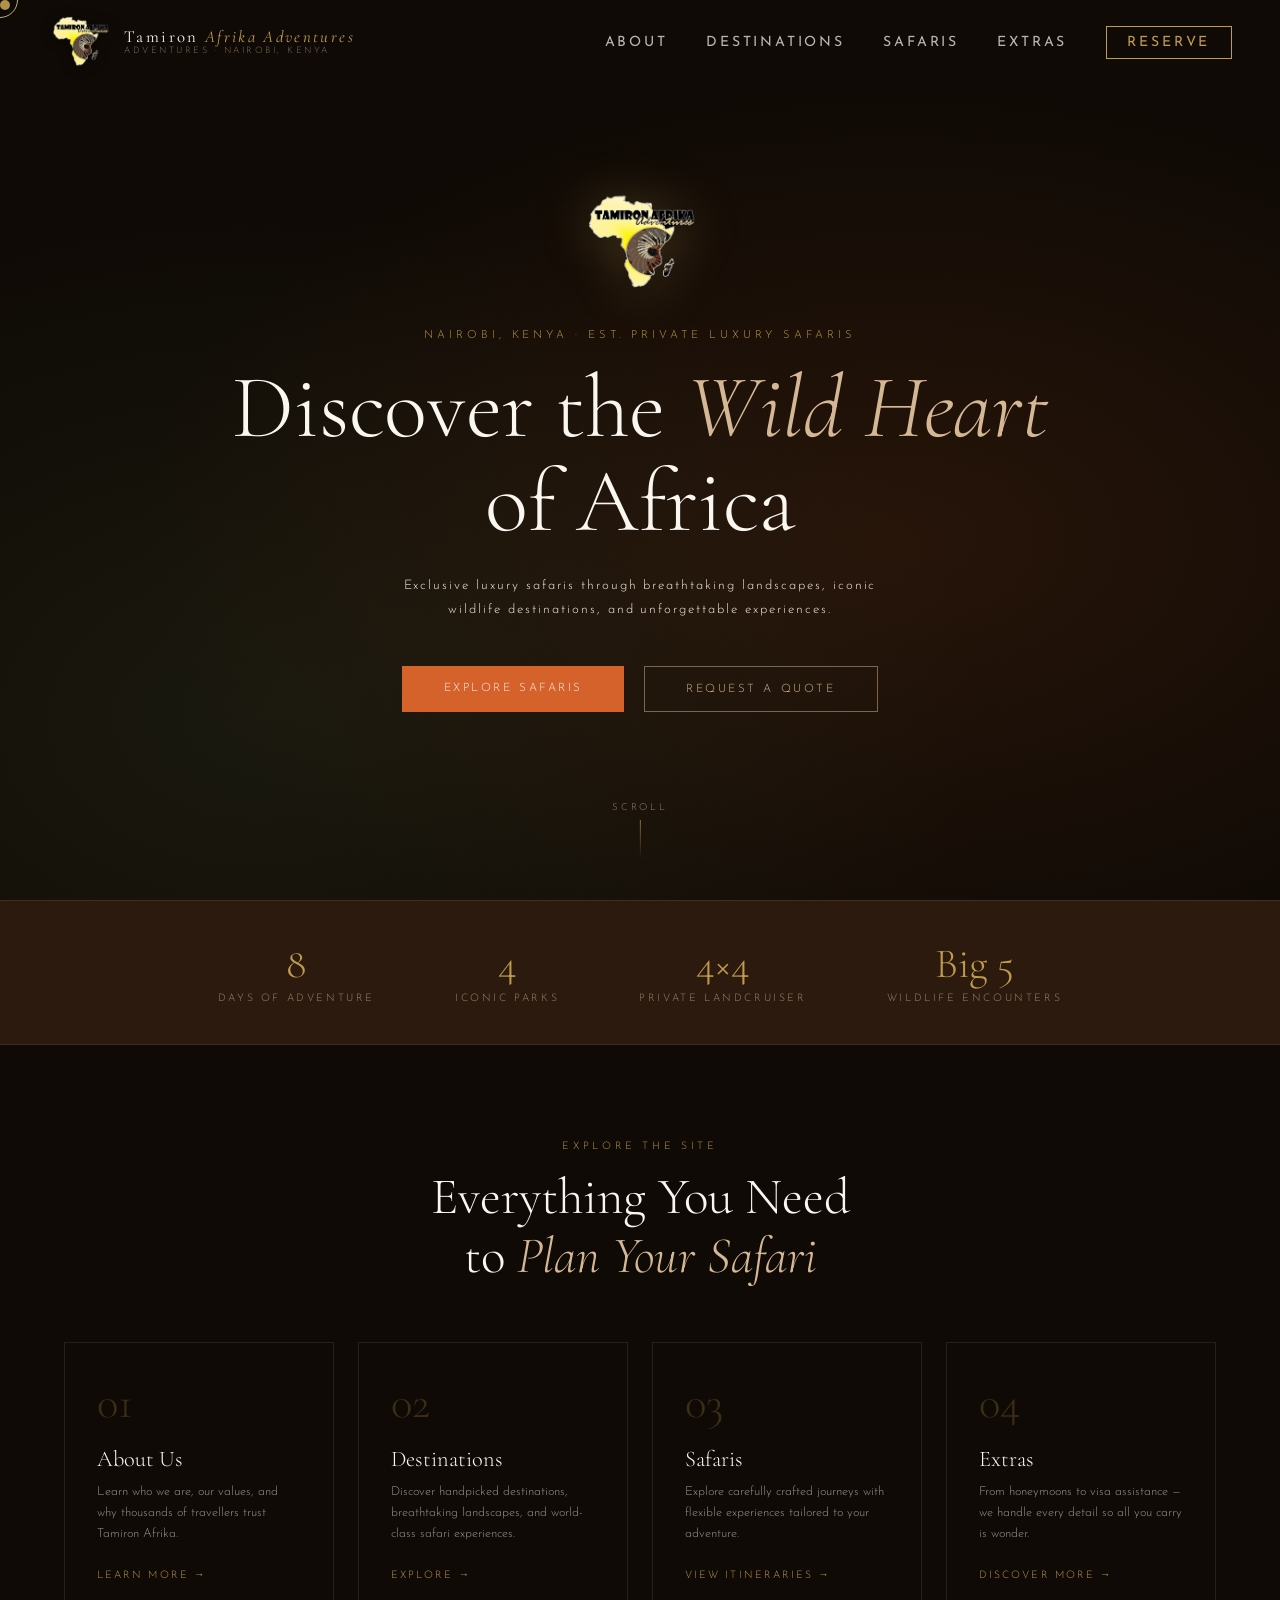
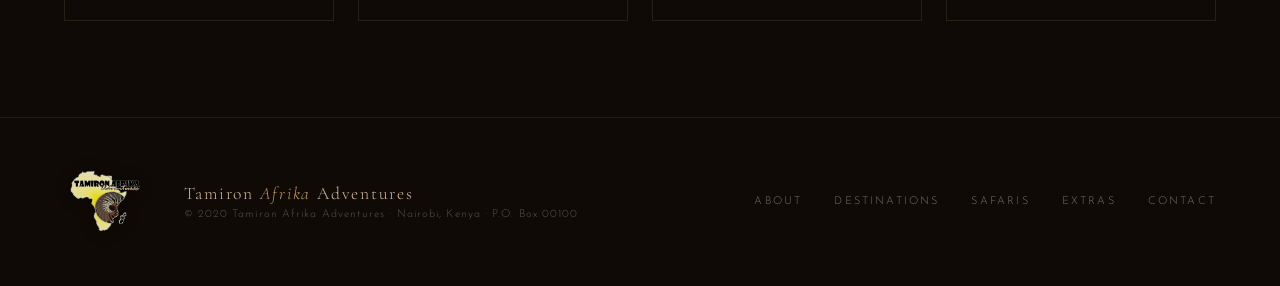
==== commit 64f3937e: "Complete Project" ====
--- a/index.html
+++ b/index.html
@@ -391,7 +391,7 @@
         alt="Tamiron Afrika Adventures Logo"
         class="nav-logo-img">
       <div class="nav-logo-text">
-        <span class="nav-logo-name">Tamiron <span>Afrika</span></span>
+        <span class="nav-logo-name">Tamiron <span>Afrika Adventures</span></span>
         <span class="nav-logo-tagline">Adventures · Nairobi, Kenya</span>
       </div>
     </a>
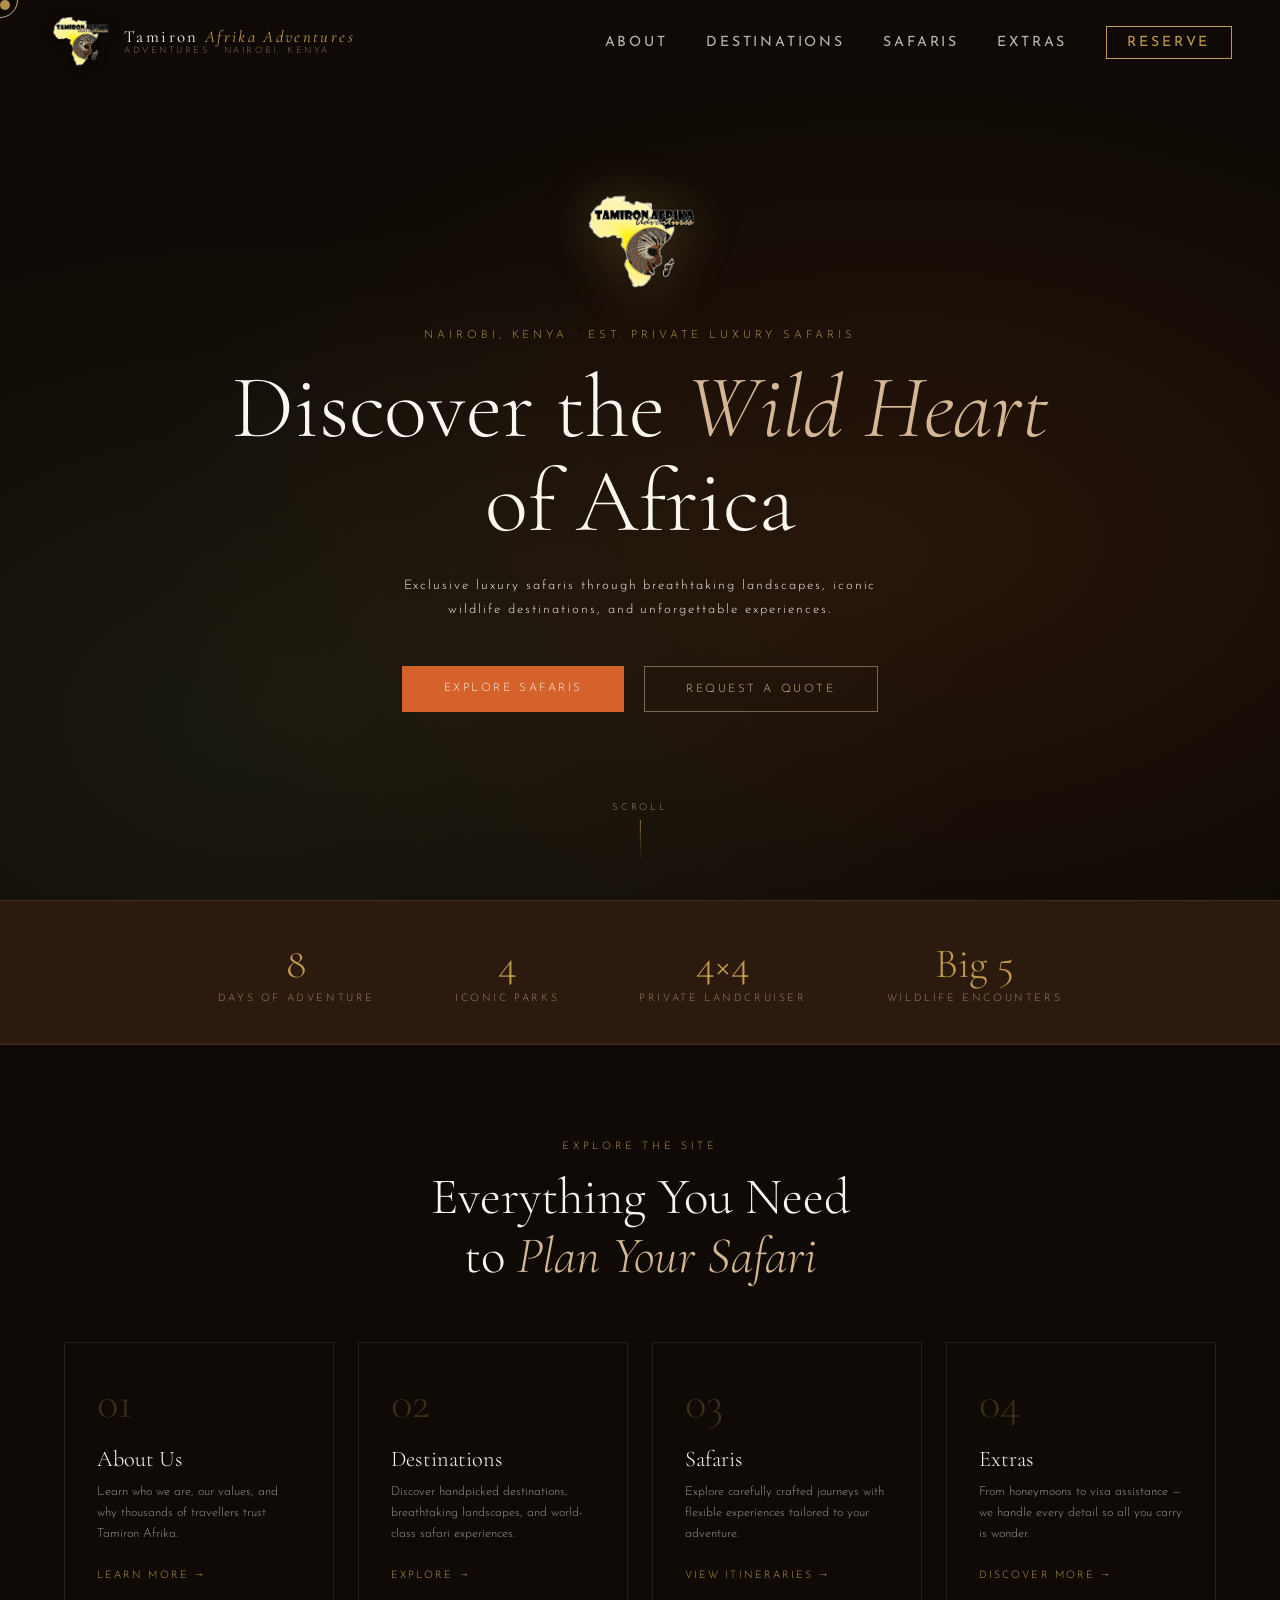
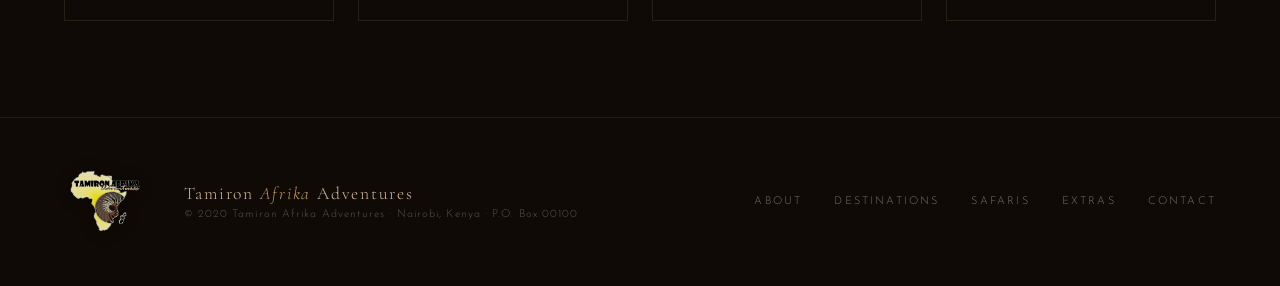
==== commit d4f79774: "Complete Project" ====
--- a/index.html
+++ b/index.html
@@ -408,7 +408,7 @@
   <!-- ── MOBILE NAV ── -->
   <div class="mobile-nav" id="mobileNav">
     <div class="mobile-nav-logo">
-      <img src="tamiron-logo.png" alt="Tamiron Afrika Adventures">
+      <img src="logo1.png" alt="Tamiron Afrika Adventures">
     </div>
     <a href="pages/about.html"        onclick="closeMobileNav()">About</a>
     <a href="pages/destinations.html" onclick="closeMobileNav()">Destinations</a>
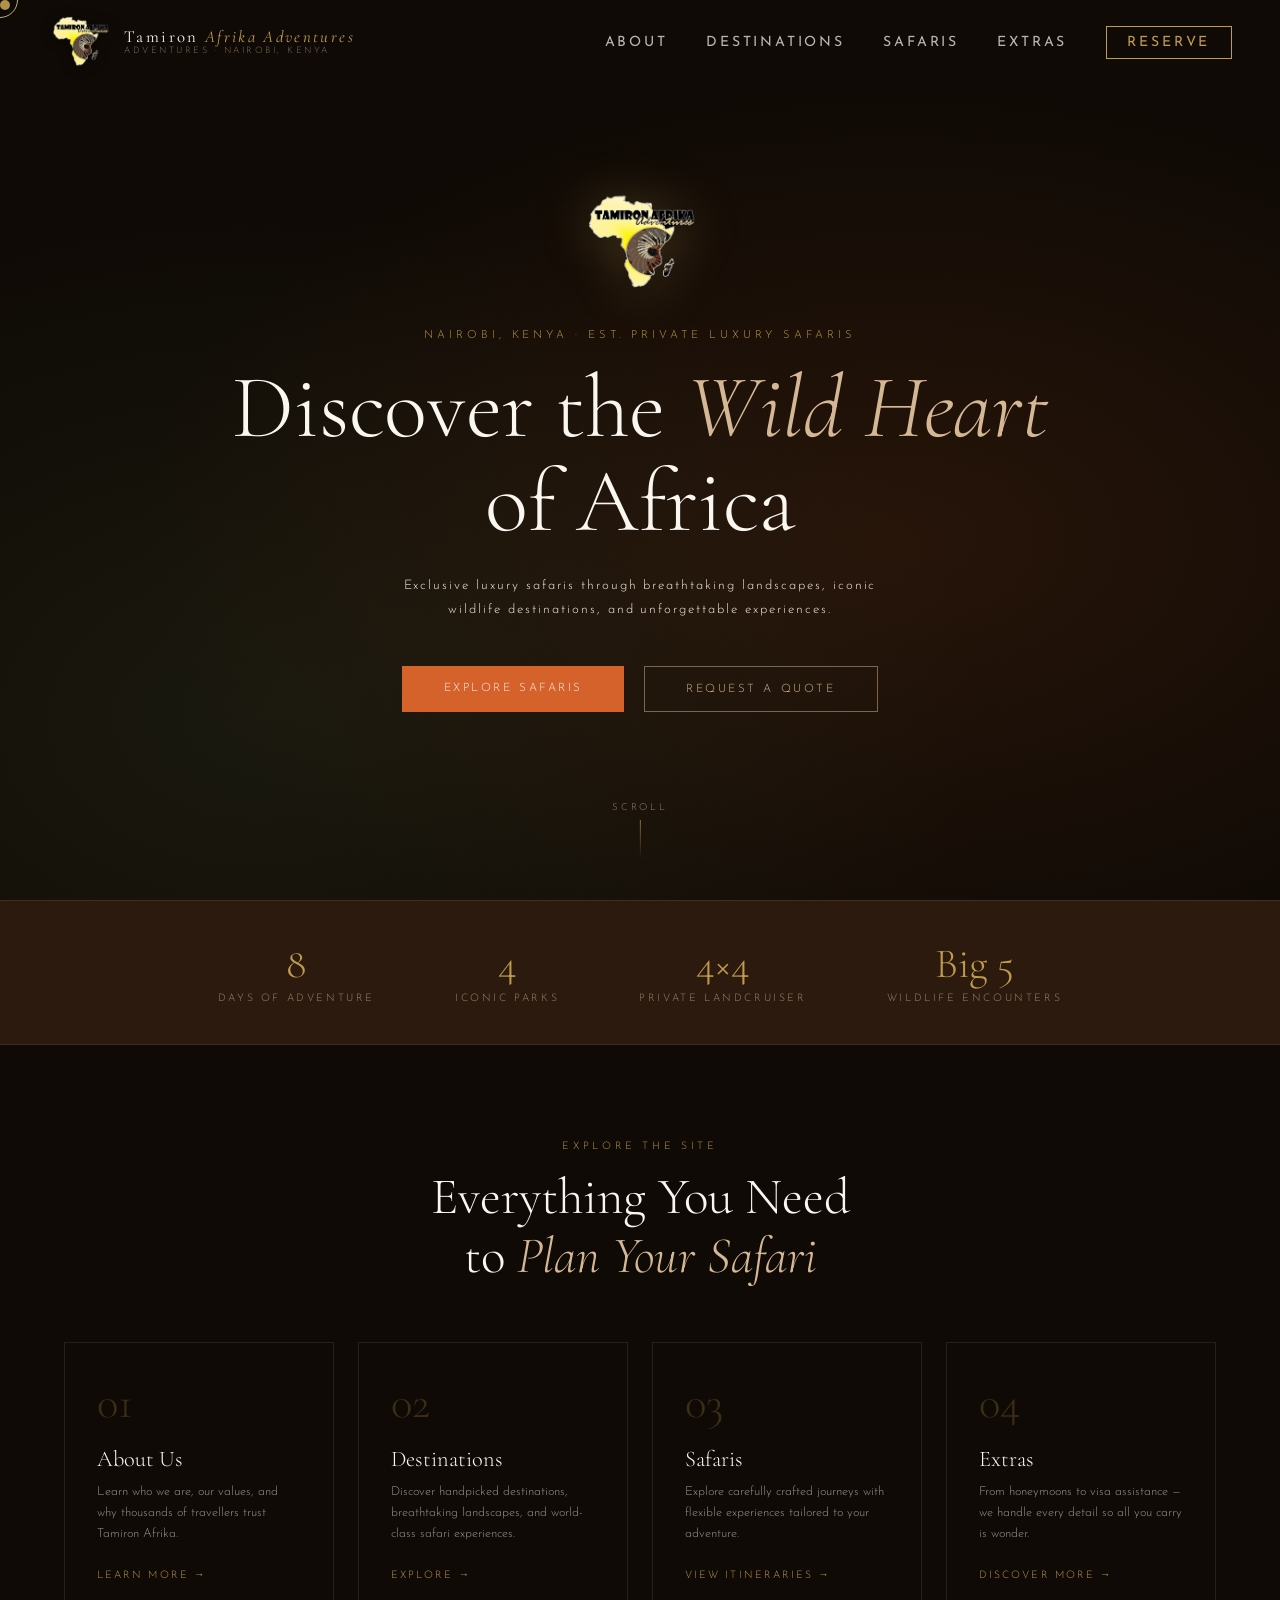
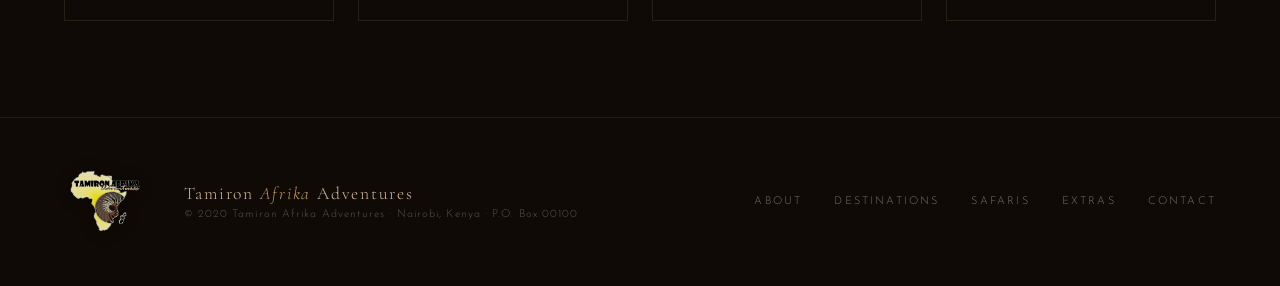
==== commit cf2ad0d4: "complete project" ====
--- a/index.html
+++ b/index.html
@@ -3,7 +3,7 @@
 <head>
   <meta charset="UTF-8">
   <meta name="viewport" content="width=device-width, initial-scale=1.0">
-  <title>Tamiron Afrika Adventures — Private Luxury Safaris in Kenya</title>
+  <title>Tamiron Afrika Adventures — Beyond The Safari</title>
   <style>
 @import url('https://fonts.googleapis.com/css2?family=Cormorant+Garamond:ital,wght@0,300;0,400;0,600;1,300;1,400&family=Josefin+Sans:wght@200;300;400;600&display=swap');
 
@@ -577,4 +577,4 @@
 })();
   </script>
 </body>
-</html>+</html>
